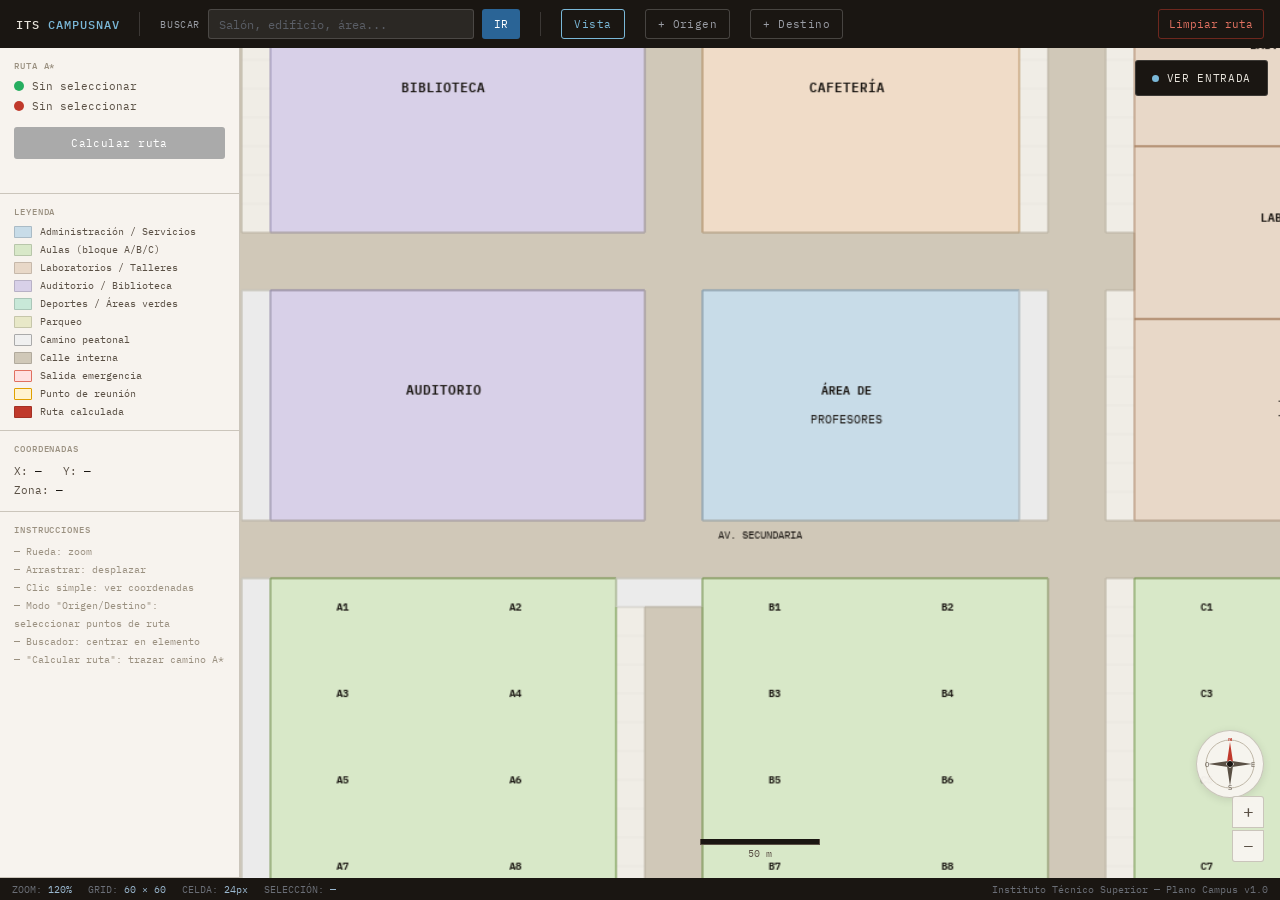
==== index.html @ 011df08d "feat: wotzoy-2025592 ha agregado los archivos y carpetas principales con la estructura principal par" ====
<!DOCTYPE html>
<html lang="es">
<head>
  <meta charset="UTF-8">
  <meta name="viewport" content="width=device-width, initial-scale=1.0">
  <title>Campus Map — Instituto Técnico Superior</title>
  <link rel="stylesheet" href="css/styles.css">
</head>
<body>

  <div id="topbar">
    <div class="logo">ITS <span>CampusNav</span></div>
    <div class="sep"></div>
    <div id="search-wrap">
      <label>Buscar</label>
      <input id="search-input" type="text" placeholder="Salón, edificio, área...">
      <button id="search-btn">IR</button>
    </div>
    <div class="sep"></div>
    <button class="mode-btn active" id="btn-view">Vista</button>
    <button class="mode-btn" id="btn-origin">+ Origen</button>
    <button class="mode-btn" id="btn-dest">+ Destino</button>
    <div class="topbar-right">
      <button id="clear-btn">Limpiar ruta</button>
    </div>
  </div>

  <div id="main">
    <div id="sidebar">
      <div class="panel-section">
        <div class="panel-title">Ruta A*</div>
        <div class="route-field">
          <div class="route-dot origin"></div>
          <div class="route-name" id="origin-name">Sin seleccionar</div>
        </div>
        <div class="route-field">
          <div class="route-dot dest"></div>
          <div class="route-name" id="dest-name">Sin seleccionar</div>
        </div>
        <button id="calc-route-btn" disabled>Calcular ruta</button>
        <div id="route-info"></div>
      </div>

      <div class="panel-section">
        <div class="panel-title">Leyenda</div>
        <div id="legend-list">
          <div class="legend-item"><div class="legend-swatch" style="background:#c8dce8"></div><div class="legend-label">Administración / Servicios</div></div>
          <div class="legend-item"><div class="legend-swatch" style="background:#d8e8c8"></div><div class="legend-label">Aulas (bloque A/B/C)</div></div>
          <div class="legend-item"><div class="legend-swatch" style="background:#e8d8c8"></div><div class="legend-label">Laboratorios / Talleres</div></div>
          <div class="legend-item"><div class="legend-swatch" style="background:#d8d0e8"></div><div class="legend-label">Auditorio / Biblioteca</div></div>
          <div class="legend-item"><div class="legend-swatch" style="background:#c8e8d8"></div><div class="legend-label">Deportes / Áreas verdes</div></div>
          <div class="legend-item"><div class="legend-swatch" style="background:#e8e8c8"></div><div class="legend-label">Parqueo</div></div>
          <div class="legend-item"><div class="legend-swatch" style="background:#f0f0f0;border-color:#aaa"></div><div class="legend-label">Camino peatonal</div></div>
          <div class="legend-item"><div class="legend-swatch" style="background:#d0c8b8"></div><div class="legend-label">Calle interna</div></div>
          <div class="legend-item"><div class="legend-swatch" style="background:#ffe0e0;border-color:#e07060"></div><div class="legend-label">Salida emergencia</div></div>
          <div class="legend-item"><div class="legend-swatch" style="background:#fff3d0;border-color:#e0a000"></div><div class="legend-label">Punto de reunión</div></div>
          <div class="legend-item"><div class="legend-swatch" style="background:#c0392b"></div><div class="legend-label">Ruta calculada</div></div>
        </div>
      </div>

      <div class="panel-section">
        <div class="panel-title">Coordenadas</div>
        <div id="coords-display">
          X: <span id="cx">—</span> &nbsp; Y: <span id="cy">—</span><br>
          Zona: <span id="czone">—</span>
        </div>
      </div>

      <div class="panel-section" style="flex:1;overflow-y:auto">
        <div class="panel-title">Instrucciones</div>
        <div id="instructions">
          — Rueda: zoom<br>
          — Arrastrar: desplazar<br>
          — Clic simple: ver coordenadas<br>
          — Modo "Origen/Destino": seleccionar puntos de ruta<br>
          — Buscador: centrar en elemento<br>
          — "Calcular ruta": trazar camino A*
        </div>
      </div>
    </div>

    <div id="map-wrap">
      <button id="ver-entrada-btn"><span class="dot"></span>Ver Entrada</button>

      <div id="map-canvas-wrap">
        <canvas id="map"></canvas>
      </div>

      <div id="compass">
        <svg viewBox="0 0 52 52" xmlns="http://www.w3.org/2000/svg">
          <circle cx="26" cy="26" r="24" fill="none" stroke="#c0b8a8" stroke-width="1"/>
          <polygon points="26,4 29,24 26,22 23,24" fill="#c0392b"/>
          <polygon points="26,48 29,28 26,30 23,28" fill="#5a5045"/>
          <polygon points="4,26 24,23 22,26 24,29" fill="#5a5045"/>
          <polygon points="48,26 28,23 30,26 28,29" fill="#5a5045"/>
          <circle cx="26" cy="26" r="3" fill="#1a1612"/>
          <text x="26" y="2.5" text-anchor="middle" font-size="7" font-family="IBM Plex Mono,monospace" fill="#c0392b" font-weight="600">N</text>
          <text x="26" y="52" text-anchor="middle" font-size="7" font-family="IBM Plex Mono,monospace" fill="#5a5045" dominant-baseline="auto">S</text>
          <text x="1" y="28.5" text-anchor="start" font-size="7" font-family="IBM Plex Mono,monospace" fill="#5a5045">O</text>
          <text x="51" y="28.5" text-anchor="end" font-size="7" font-family="IBM Plex Mono,monospace" fill="#5a5045">E</text>
        </svg>
      </div>
      <div id="zoom-controls">
        <button class="zoom-btn" id="zoom-in">+</button>
        <button class="zoom-btn" id="zoom-out">−</button>
      </div>
      <div id="scale-bar">
        <div id="scale-line"></div>
        <div id="scale-label">50 m</div>
      </div>
      <div id="tooltip"></div>
    </div>
  </div>

  <div id="status-bar">
    <div class="sb-item">ZOOM: <span id="sb-zoom">100%</span></div>
    <div class="sb-item">GRID: <span>60 × 60</span></div>
    <div class="sb-item">CELDA: <span>24px</span></div>
    <div class="sb-item" id="sb-sel">SELECCIÓN: <span>—</span></div>
    <div class="sb-item" style="margin-left:auto">Instituto Técnico Superior — Plano Campus v1.0</div>
  </div>

  <div id="entry-panel">
    <div id="entry-panel-header">
      <div class="ep-title">Detalles de Acceso</div>
      <div class="ep-badge">Principal</div>
      <button id="entry-close">&times;</button>
    </div>
    <div id="entry-img-wrap">
      <div class="img-overlay"></div>
      <div class="img-label">ITS Entrada Principal</div>
    </div>
    <div id="entry-info">
      <div class="ei-row">
        <div class="ei-key">Edificio</div>
        <div class="ei-val highlight">Entrada Principal — ITS Campus</div>
      </div>
      <div class="ei-row">
        <div class="ei-key">Tipo</div>
        <div class="ei-val">Acceso controlado — Portón vehicular y peatonal</div>
      </div>
      <div id="entry-divider"></div>
      <div class="ei-row">
        <div class="ei-key">Horario</div>
        <div class="ei-val">Lun – Vie: 06:00 – 20:00 h<br>Sáb: 07:00 – 13:00 h</div>
      </div>
      <div class="ei-row">
        <div class="ei-key">Accesos</div>
        <div class="ei-val">Peatonal (izq.) · Vehicular (der.) · Bicicletas</div>
      </div>
      <div class="ei-row">
        <div class="ei-key">Controles</div>
        <div class="ei-val">Caseta de guardia · Torniquetes · CCTV 24 h</div>
      </div>
      <div class="ei-row">
        <div class="ei-key">Coordenadas</div>
        <div class="ei-val" style="font-family:'IBM Plex Mono',monospace;font-size:11px;">Col 26 · Fila 03 (grid campus)</div>
      </div>
    </div>
    <button id="entry-go-btn">Establecer como Origen</button>
  </div>

  <script type="module" src="js/main.js"></script>
</body>
</html>
---- css/styles.css ----
@import url('https://fonts.googleapis.com/css2?family=IBM+Plex+Mono:wght@300;400;500&family=IBM+Plex+Sans:wght@300;400;500;600&display=swap');

*, *::before, *::after { box-sizing: border-box; margin: 0; padding: 0; }

:root {
  --bg: #f0ede6;
  --paper: #f7f4ef;
  --grid-line: rgba(100,90,70,0.12);
  --ink: #1a1612;
  --ink-muted: #5a5045;
  --ink-faint: #9a9080;
  --accent: #2a6496;
  --accent-light: #d0e8f5;
  --route: #c0392b;
  --route-glow: rgba(192,57,43,0.3);
  --border: rgba(100,90,70,0.3);
  --panel: rgba(247,244,239,0.97);
  --mono: 'IBM Plex Mono', monospace;
  --sans: 'IBM Plex Sans', sans-serif;
}

body {
  font-family: var(--sans);
  background: var(--bg);
  color: var(--ink);
  height: 100vh;
  overflow: hidden;
  display: flex;
  flex-direction: column;
  user-select: none;
}

/* ── TOP BAR ── */
#topbar {
  height: 48px;
  background: var(--ink);
  color: #e8e4dc;
  display: flex;
  align-items: center;
  padding: 0 16px;
  gap: 20px;
  flex-shrink: 0;
  z-index: 100;
}
#topbar .logo {
  font-family: var(--mono);
  font-size: 12px;
  font-weight: 500;
  letter-spacing: 0.08em;
  text-transform: uppercase;
  color: #e8e4dc;
  white-space: nowrap;
}
#topbar .logo span { color: #7ab8d8; }
#topbar .sep { width: 1px; height: 24px; background: rgba(255,255,255,0.15); }
#search-wrap {
  display: flex;
  align-items: center;
  gap: 8px;
  flex: 1;
  max-width: 360px;
}
#search-wrap label {
  font-family: var(--mono);
  font-size: 10px;
  color: #9a9da5;
  letter-spacing: 0.06em;
  text-transform: uppercase;
  white-space: nowrap;
}
#search-input {
  flex: 1;
  height: 30px;
  background: rgba(255,255,255,0.08);
  border: 1px solid rgba(255,255,255,0.15);
  border-radius: 3px;
  color: #e8e4dc;
  font-family: var(--mono);
  font-size: 12px;
  padding: 0 10px;
  outline: none;
}
#search-input:focus { border-color: #7ab8d8; background: rgba(255,255,255,0.12); }
#search-input::placeholder { color: #5a5e66; }
#search-btn {
  height: 30px;
  padding: 0 12px;
  background: #2a6496;
  border: none;
  border-radius: 3px;
  color: #fff;
  font-family: var(--mono);
  font-size: 11px;
  cursor: pointer;
  white-space: nowrap;
  letter-spacing: 0.04em;
}
#search-btn:hover { background: #3278b0; }
.mode-btn {
  height: 30px;
  padding: 0 12px;
  background: transparent;
  border: 1px solid rgba(255,255,255,0.2);
  border-radius: 3px;
  color: #9a9da5;
  font-family: var(--mono);
  font-size: 11px;
  cursor: pointer;
  letter-spacing: 0.04em;
  white-space: nowrap;
}
.mode-btn:hover { color: #e8e4dc; border-color: rgba(255,255,255,0.4); }
.mode-btn.active { color: #7ab8d8; border-color: #7ab8d8; }
#clear-btn {
  height: 30px;
  padding: 0 10px;
  background: transparent;
  border: 1px solid rgba(192,57,43,0.5);
  border-radius: 3px;
  color: #e07060;
  font-family: var(--mono);
  font-size: 11px;
  cursor: pointer;
}
#clear-btn:hover { background: rgba(192,57,43,0.2); }
.topbar-right { margin-left: auto; display: flex; align-items: center; gap: 8px; }

/* ── MAIN LAYOUT ── */
#main { display: flex; flex: 1; overflow: hidden; }

/* ── LEFT PANEL ── */
#sidebar {
  width: 240px;
  flex-shrink: 0;
  background: var(--panel);
  border-right: 1px solid var(--border);
  display: flex;
  flex-direction: column;
  overflow: hidden;
  z-index: 10;
}
.panel-section {
  border-bottom: 1px solid var(--border);
  padding: 12px 14px;
}
.panel-title {
  font-family: var(--mono);
  font-size: 9px;
  font-weight: 500;
  letter-spacing: 0.1em;
  text-transform: uppercase;
  color: var(--ink-faint);
  margin-bottom: 8px;
}
.route-field {
  display: flex;
  align-items: center;
  gap: 8px;
  margin-bottom: 6px;
}
.route-dot {
  width: 10px; height: 10px;
  border-radius: 50%;
  flex-shrink: 0;
}
.route-dot.origin { background: #27ae60; }
.route-dot.dest { background: #c0392b; }
.route-name {
  font-family: var(--mono);
  font-size: 11px;
  color: var(--ink-muted);
  flex: 1;
  overflow: hidden;
  text-overflow: ellipsis;
  white-space: nowrap;
}
.route-name.set { color: var(--ink); font-weight: 500; }
#calc-route-btn {
  width: 100%;
  height: 32px;
  margin-top: 8px;
  background: var(--accent);
  color: #fff;
  border: none;
  border-radius: 3px;
  font-family: var(--mono);
  font-size: 11px;
  letter-spacing: 0.04em;
  cursor: pointer;
}
#calc-route-btn:hover { background: #3278b0; }
#calc-route-btn:disabled { background: #aaa; cursor: default; }
#route-info {
  font-family: var(--mono);
  font-size: 11px;
  color: var(--ink-muted);
  margin-top: 6px;
  min-height: 16px;
}

/* Leyenda */
#legend-list { display: flex; flex-direction: column; gap: 5px; }
.legend-item { display: flex; align-items: center; gap: 8px; }
.legend-swatch {
  width: 18px; height: 12px;
  border: 1px solid rgba(0,0,0,0.15);
  flex-shrink: 0;
  border-radius: 1px;
}
.legend-label { font-family: var(--mono); font-size: 10px; color: var(--ink-muted); }

/* Coordenadas */
#coords-display {
  font-family: var(--mono);
  font-size: 11px;
  color: var(--ink-muted);
  line-height: 1.7;
}
#coords-display span { color: var(--ink); font-weight: 500; }

/* Instrucciones */
#instructions { font-family: var(--mono); font-size: 10px; color: var(--ink-faint); line-height: 1.8; }

/* ── MAP CONTAINER ── */
#map-wrap {
  flex: 1;
  overflow: hidden;
  position: relative;
  background: var(--bg);
  cursor: grab;
}
#map-wrap.grabbing { cursor: grabbing; }
#map-canvas-wrap {
  position: absolute;
  top: 0; left: 0;
  transform-origin: 0 0;
}
canvas#map { display: block; }

/* ── COMPASS ── */
#compass {
  position: absolute;
  bottom: 80px;
  right: 16px;
  width: 68px;
  height: 68px;
  background: var(--panel);
  border: 1px solid var(--border);
  border-radius: 50%;
  display: flex;
  align-items: center;
  justify-content: center;
  box-shadow: 0 2px 8px rgba(0,0,0,0.1);
}
#compass svg { width: 52px; height: 52px; }

/* ── ZOOM CONTROLS ── */
#zoom-controls {
  position: absolute;
  bottom: 16px;
  right: 16px;
  display: flex;
  flex-direction: column;
  gap: 2px;
}
.zoom-btn {
  width: 32px; height: 32px;
  background: var(--panel);
  border: 1px solid var(--border);
  font-size: 18px;
  line-height: 1;
  cursor: pointer;
  display: flex;
  align-items: center;
  justify-content: center;
  color: var(--ink-muted);
  font-family: var(--mono);
}
.zoom-btn:hover { background: #e8e4dc; color: var(--ink); }
.zoom-btn:first-child { border-radius: 3px 3px 0 0; }
.zoom-btn:last-child { border-radius: 0 0 3px 3px; }

/* ── SCALE BAR ── */
#scale-bar {
  position: absolute;
  bottom: 18px;
  left: 50%;
  transform: translateX(-50%);
  display: flex;
  flex-direction: column;
  align-items: center;
  gap: 2px;
}
#scale-line {
  height: 6px;
  border: 1px solid var(--ink-muted);
  border-top: none;
  background: var(--ink);
  min-width: 60px;
}
#scale-label { font-family: var(--mono); font-size: 10px; color: var(--ink-muted); }

/* ── TOOLTIP ── */
#tooltip {
  position: absolute;
  background: var(--ink);
  color: #e8e4dc;
  font-family: var(--mono);
  font-size: 11px;
  padding: 6px 10px;
  border-radius: 3px;
  pointer-events: none;
  white-space: nowrap;
  z-index: 200;
  display: none;
  line-height: 1.5;
}

#status-bar {
  height: 22px;
  background: var(--ink);
  color: #6a6e76;
  font-family: var(--mono);
  font-size: 10px;
  display: flex;
  align-items: center;
  padding: 0 12px;
  gap: 16px;
  flex-shrink: 0;
  z-index: 100;
}
#status-bar .sb-item span { color: #9ab8d0; }

/* ── ENTRY INFO PANEL ── */
#entry-panel {
  position: absolute;
  top: 12px; left: 12px;
  width: 300px;
  background: rgba(247,244,239,0.98);
  border: 1px solid rgba(100,90,70,0.35);
  border-radius: 4px;
  box-shadow: 0 4px 20px rgba(0,0,0,0.18);
  z-index: 300;
  overflow: hidden;
  display: none;
  flex-direction: column;
  font-family: 'IBM Plex Sans', sans-serif;
}
#entry-panel.visible { display: flex; }
#entry-panel-header {
  background: #1a1612;
  color: #e8e4dc;
  padding: 10px 14px;
  display: flex;
  align-items: center;
  justify-content: space-between;
}
#entry-panel-header .ep-title {
  font-family: 'IBM Plex Mono', monospace;
  font-size: 11px;
  font-weight: 500;
  letter-spacing: 0.08em;
  text-transform: uppercase;
}
#entry-panel-header .ep-badge {
  font-family: 'IBM Plex Mono', monospace;
  font-size: 9px;
  background: #2a6496;
  color: #fff;
  padding: 2px 7px;
  border-radius: 2px;
  letter-spacing: 0.05em;
}
#entry-close {
  background: none;
  border: none;
  color: #9a9da5;
  font-size: 16px;
  cursor: pointer;
  line-height: 1;
  padding: 0 0 0 10px;
}
#entry-close:hover { color: #e8e4dc; }
#entry-img-wrap {
  position: relative;
  width: 100%;
  height: 170px;
  overflow: hidden;
  background: #2a2520;
}
#entry-img-wrap .img-overlay {
  position: absolute;
  bottom: 0; left: 0; right: 0;
  height: 50px;
  background: linear-gradient(transparent, rgba(20,16,10,0.7));
  pointer-events: none;
}
#entry-img-wrap .img-label {
  position: absolute;
  bottom: 8px; left: 12px;
  font-family: 'IBM Plex Mono', monospace;
  font-size: 10px;
  color: rgba(232,228,220,0.85);
  letter-spacing: 0.06em;
}
#entry-info {
  padding: 12px 14px;
  display: flex;
  flex-direction: column;
  gap: 8px;
}
.ei-row {
  display: flex;
  gap: 10px;
  align-items: flex-start;
}
.ei-key {
  font-family: 'IBM Plex Mono', monospace;
  font-size: 9px;
  letter-spacing: 0.08em;
  text-transform: uppercase;
  color: #9a9080;
  min-width: 80px;
  padding-top: 1px;
}
.ei-val {
  font-family: 'IBM Plex Sans', sans-serif;
  font-size: 12px;
  color: #1a1612;
  line-height: 1.5;
  flex: 1;
}
.ei-val.highlight { color: #2a6496; font-weight: 500; }
#entry-divider {
  height: 1px;
  background: rgba(100,90,70,0.18);
  margin: 2px 0;
}
#entry-go-btn {
  margin: 0 14px 14px;
  height: 32px;
  background: #2a6496;
  color: #fff;
  border: none;
  border-radius: 3px;
  font-family: 'IBM Plex Mono', monospace;
  font-size: 11px;
  letter-spacing: 0.04em;
  cursor: pointer;
}
#entry-go-btn:hover { background: #3278b0; }

/* ── BOTÓN VER ENTRADA SOBRE EL MAPA ── */
#ver-entrada-btn {
  position: absolute;
  top: 12px;
  right: 12px;
  height: 36px;
  padding: 0 16px;
  background: #1a1612;
  color: #e8e4dc;
  border: 1px solid rgba(255,255,255,0.15);
  border-radius: 3px;
  font-family: 'IBM Plex Mono', monospace;
  font-size: 11px;
  letter-spacing: 0.06em;
  text-transform: uppercase;
  cursor: pointer;
  z-index: 200;
  display: flex;
  align-items: center;
  gap: 8px;
}
#ver-entrada-btn:hover { background: #2a2520; border-color: rgba(255,255,255,0.3); }
#ver-entrada-btn .dot {
  width: 7px; height: 7px;
  border-radius: 50%;
  background: #7ab8d8;
}
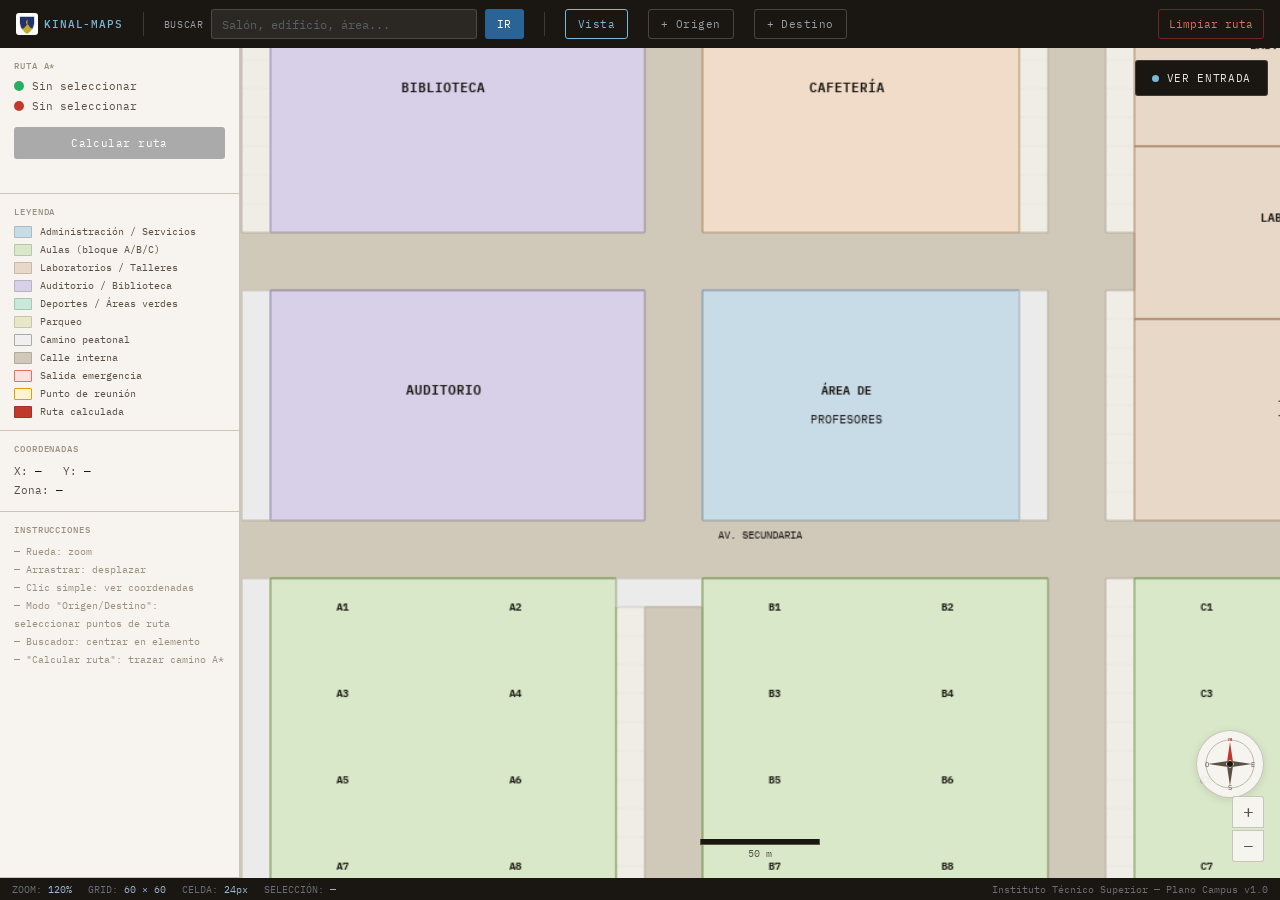
==== commit a64d804c: "Se realizan cambios estéticos en la interfaz" ====
--- a/index.html
+++ b/index.html
@@ -3,15 +3,16 @@
 <head>
   <meta charset="UTF-8">
   <meta name="viewport" content="width=device-width, initial-scale=1.0">
-  <title>Campus Map — Instituto Técnico Superior</title>
+  <title>Kinal-Maps</title>
   <link rel="stylesheet" href="css/styles.css">
 </head>
 <body>
 
   <div id="topbar">
-    <div class="logo">ITS <span>CampusNav</span></div>
+    <div class="logo"><img src="img/logoKinal.png" alt="logoKinal"><span>kinal-Maps</span></div>
     <div class="sep"></div>
     <div id="search-wrap">
+      
       <label>Buscar</label>
       <input id="search-input" type="text" placeholder="Salón, edificio, área...">
       <button id="search-btn">IR</button>
--- a/css/styles.css
+++ b/css/styles.css
@@ -44,12 +44,21 @@
 }
 #topbar .logo {
   font-family: var(--mono);
-  font-size: 12px;
+  font-size: 11px;
   font-weight: 500;
   letter-spacing: 0.08em;
   text-transform: uppercase;
   color: #e8e4dc;
   white-space: nowrap;
+  display: flex;
+  align-items: center;
+  gap: 6px;
+}
+#topbar .logo img {
+  height: 22px;
+  width: auto;
+  object-fit: contain;
+  border-radius: 3px;
 }
 #topbar .logo span { color: #7ab8d8; }
 #topbar .sep { width: 1px; height: 24px; background: rgba(255,255,255,0.15); }
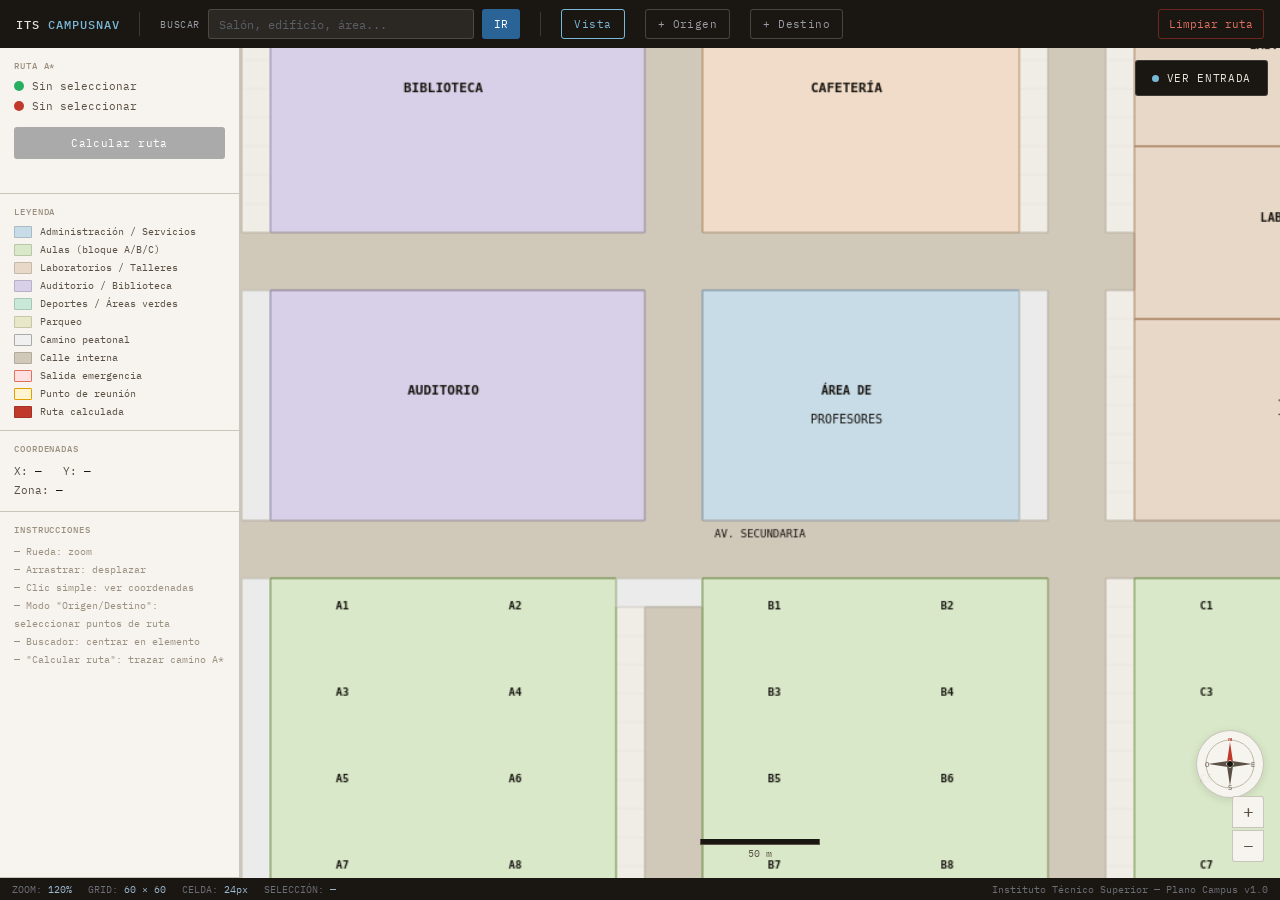
==== commit f9b78c45: "feat: Se agregó un archivo html." ====
--- a/index.html
+++ b/index.html
@@ -3,16 +3,15 @@
 <head>
   <meta charset="UTF-8">
   <meta name="viewport" content="width=device-width, initial-scale=1.0">
-  <title>Kinal-Maps</title>
+  <title>Campus Map — Instituto Técnico Superior</title>
   <link rel="stylesheet" href="css/styles.css">
 </head>
 <body>
 
   <div id="topbar">
-    <div class="logo"><img src="img/logoKinal.png" alt="logoKinal"><span>kinal-Maps</span></div>
+    <div class="logo">ITS <span>CampusNav</span></div>
     <div class="sep"></div>
     <div id="search-wrap">
-      
       <label>Buscar</label>
       <input id="search-input" type="text" placeholder="Salón, edificio, área...">
       <button id="search-btn">IR</button>
--- a/css/styles.css
+++ b/css/styles.css
@@ -44,21 +44,12 @@
 }
 #topbar .logo {
   font-family: var(--mono);
-  font-size: 11px;
+  font-size: 12px;
   font-weight: 500;
   letter-spacing: 0.08em;
   text-transform: uppercase;
   color: #e8e4dc;
   white-space: nowrap;
-  display: flex;
-  align-items: center;
-  gap: 6px;
-}
-#topbar .logo img {
-  height: 22px;
-  width: auto;
-  object-fit: contain;
-  border-radius: 3px;
 }
 #topbar .logo span { color: #7ab8d8; }
 #topbar .sep { width: 1px; height: 24px; background: rgba(255,255,255,0.15); }
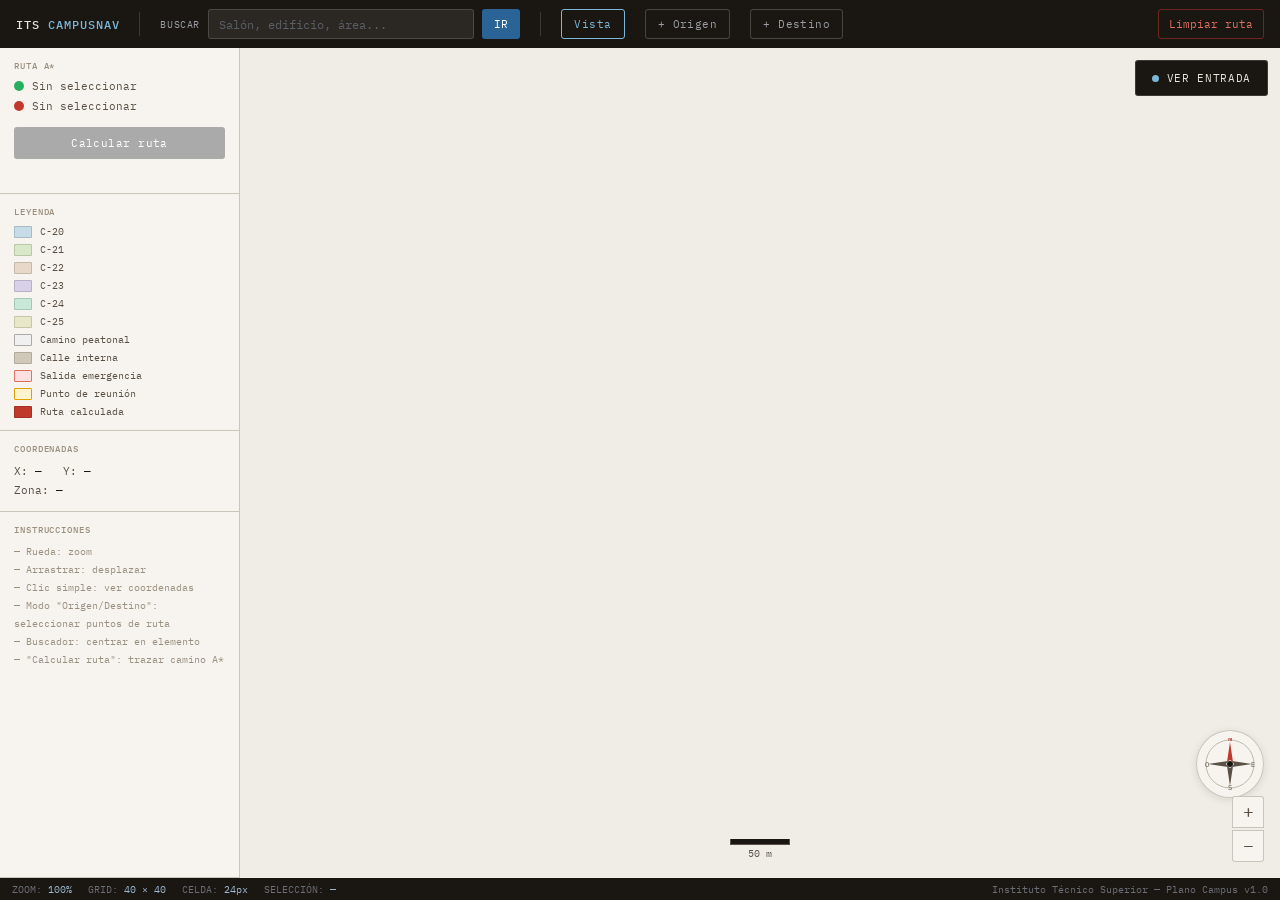
==== commit b0e22291: "feat: wotzoy-2025592 agrega ejemplos para recorrido 3d (360°) para básicos" ====
--- a/index.html
+++ b/index.html
@@ -1,165 +1,1475 @@
 <!DOCTYPE html>
 <html lang="es">
 <head>
-  <meta charset="UTF-8">
-  <meta name="viewport" content="width=device-width, initial-scale=1.0">
-  <title>Campus Map — Instituto Técnico Superior</title>
-  <link rel="stylesheet" href="css/styles.css">
+<meta charset="UTF-8">
+<meta name="viewport" content="width=device-width, initial-scale=1.0">
+<title>Campus Map — Instituto Técnico Superior</title>
+<style>
+  @import url('https://fonts.googleapis.com/css2?family=IBM+Plex+Mono:wght@300;400;500&family=IBM+Plex+Sans:wght@300;400;500;600&display=swap');
+
+  *, *::before, *::after { box-sizing: border-box; margin: 0; padding: 0; }
+
+  :root {
+    --bg: #f0ede6;
+    --paper: #f7f4ef;
+    --grid-line: rgba(100,90,70,0.12);
+    --ink: #1a1612;
+    --ink-muted: #5a5045;
+    --ink-faint: #9a9080;
+    --accent: #2a6496;
+    --accent-light: #d0e8f5;
+    --route: #c0392b;
+    --route-glow: rgba(192,57,43,0.3);
+    --border: rgba(100,90,70,0.3);
+    --panel: rgba(247,244,239,0.97);
+    --mono: 'IBM Plex Mono', monospace;
+    --sans: 'IBM Plex Sans', sans-serif;
+  }
+
+  body {
+    font-family: var(--sans);
+    background: var(--bg);
+    color: var(--ink);
+    height: 100vh;
+    overflow: hidden;
+    display: flex;
+    flex-direction: column;
+    user-select: none;
+  }
+
+  /* ── TOP BAR ── */
+  #topbar {
+    height: 48px;
+    background: var(--ink);
+    color: #e8e4dc;
+    display: flex;
+    align-items: center;
+    padding: 0 16px;
+    gap: 20px;
+    flex-shrink: 0;
+    z-index: 100;
+  }
+  #topbar .logo {
+    font-family: var(--mono);
+    font-size: 12px;
+    font-weight: 500;
+    letter-spacing: 0.08em;
+    text-transform: uppercase;
+    color: #e8e4dc;
+    white-space: nowrap;
+  }
+  #topbar .logo span { color: #7ab8d8; }
+  #topbar .sep { width: 1px; height: 24px; background: rgba(255,255,255,0.15); }
+  #search-wrap {
+    display: flex;
+    align-items: center;
+    gap: 8px;
+    flex: 1;
+    max-width: 360px;
+  }
+  #search-wrap label {
+    font-family: var(--mono);
+    font-size: 10px;
+    color: #9a9da5;
+    letter-spacing: 0.06em;
+    text-transform: uppercase;
+    white-space: nowrap;
+  }
+  #search-input {
+    flex: 1;
+    height: 30px;
+    background: rgba(255,255,255,0.08);
+    border: 1px solid rgba(255,255,255,0.15);
+    border-radius: 3px;
+    color: #e8e4dc;
+    font-family: var(--mono);
+    font-size: 12px;
+    padding: 0 10px;
+    outline: none;
+  }
+  #search-input:focus { border-color: #7ab8d8; background: rgba(255,255,255,0.12); }
+  #search-input::placeholder { color: #5a5e66; }
+  #search-btn {
+    height: 30px;
+    padding: 0 12px;
+    background: #2a6496;
+    border: none;
+    border-radius: 3px;
+    color: #fff;
+    font-family: var(--mono);
+    font-size: 11px;
+    cursor: pointer;
+    white-space: nowrap;
+    letter-spacing: 0.04em;
+  }
+  #search-btn:hover { background: #3278b0; }
+  .mode-btn {
+    height: 30px;
+    padding: 0 12px;
+    background: transparent;
+    border: 1px solid rgba(255,255,255,0.2);
+    border-radius: 3px;
+    color: #9a9da5;
+    font-family: var(--mono);
+    font-size: 11px;
+    cursor: pointer;
+    letter-spacing: 0.04em;
+    white-space: nowrap;
+  }
+  .mode-btn:hover { color: #e8e4dc; border-color: rgba(255,255,255,0.4); }
+  .mode-btn.active { color: #7ab8d8; border-color: #7ab8d8; }
+  #clear-btn {
+    height: 30px;
+    padding: 0 10px;
+    background: transparent;
+    border: 1px solid rgba(192,57,43,0.5);
+    border-radius: 3px;
+    color: #e07060;
+    font-family: var(--mono);
+    font-size: 11px;
+    cursor: pointer;
+  }
+  #clear-btn:hover { background: rgba(192,57,43,0.2); }
+  .topbar-right { margin-left: auto; display: flex; align-items: center; gap: 8px; }
+
+  /* ── MAIN LAYOUT ── */
+  #main { display: flex; flex: 1; overflow: hidden; }
+
+  /* ── LEFT PANEL ── */
+  #sidebar {
+    width: 240px;
+    flex-shrink: 0;
+    background: var(--panel);
+    border-right: 1px solid var(--border);
+    display: flex;
+    flex-direction: column;
+    overflow: hidden;
+    z-index: 10;
+  }
+  .panel-section {
+    border-bottom: 1px solid var(--border);
+    padding: 12px 14px;
+  }
+  .panel-title {
+    font-family: var(--mono);
+    font-size: 9px;
+    font-weight: 500;
+    letter-spacing: 0.1em;
+    text-transform: uppercase;
+    color: var(--ink-faint);
+    margin-bottom: 8px;
+  }
+  .route-field {
+    display: flex;
+    align-items: center;
+    gap: 8px;
+    margin-bottom: 6px;
+  }
+  .route-dot {
+    width: 10px; height: 10px;
+    border-radius: 50%;
+    flex-shrink: 0;
+  }
+  .route-dot.origin { background: #27ae60; }
+  .route-dot.dest { background: #c0392b; }
+  .route-name {
+    font-family: var(--mono);
+    font-size: 11px;
+    color: var(--ink-muted);
+    flex: 1;
+    overflow: hidden;
+    text-overflow: ellipsis;
+    white-space: nowrap;
+  }
+  .route-name.set { color: var(--ink); font-weight: 500; }
+  #calc-route-btn {
+    width: 100%;
+    height: 32px;
+    margin-top: 8px;
+    background: var(--accent);
+    color: #fff;
+    border: none;
+    border-radius: 3px;
+    font-family: var(--mono);
+    font-size: 11px;
+    letter-spacing: 0.04em;
+    cursor: pointer;
+  }
+  #calc-route-btn:hover { background: #3278b0; }
+  #calc-route-btn:disabled { background: #aaa; cursor: default; }
+  #route-info {
+    font-family: var(--mono);
+    font-size: 11px;
+    color: var(--ink-muted);
+    margin-top: 6px;
+    min-height: 16px;
+  }
+
+  /* Legend */
+  #legend-list { display: flex; flex-direction: column; gap: 5px; }
+  .legend-item { display: flex; align-items: center; gap: 8px; }
+  .legend-swatch {
+    width: 18px; height: 12px;
+    border: 1px solid rgba(0,0,0,0.15);
+    flex-shrink: 0;
+    border-radius: 1px;
+  }
+  .legend-label { font-family: var(--mono); font-size: 10px; color: var(--ink-muted); }
+
+  /* Coords */
+  #coords-display {
+    font-family: var(--mono);
+    font-size: 11px;
+    color: var(--ink-muted);
+    line-height: 1.7;
+  }
+  #coords-display span { color: var(--ink); font-weight: 500; }
+
+  /* Instructions */
+  #instructions { font-family: var(--mono); font-size: 10px; color: var(--ink-faint); line-height: 1.8; }
+
+  /* ── MAP CONTAINER ── */
+  #map-wrap {
+    flex: 1;
+    overflow: hidden;
+    position: relative;
+    background: var(--bg);
+    cursor: grab;
+  }
+  #map-wrap.grabbing { cursor: grabbing; }
+  #map-canvas-wrap {
+    position: absolute;
+    top: 0; left: 0;
+    transform-origin: 0 0;
+  }
+  canvas#map { display: block; }
+
+  /* ── COMPASS ── */
+  #compass {
+    position: absolute;
+    bottom: 80px;
+    right: 16px;
+    width: 68px;
+    height: 68px;
+    background: var(--panel);
+    border: 1px solid var(--border);
+    border-radius: 50%;
+    display: flex;
+    align-items: center;
+    justify-content: center;
+    box-shadow: 0 2px 8px rgba(0,0,0,0.1);
+  }
+  #compass svg { width: 52px; height: 52px; }
+
+  /* ── ZOOM CONTROLS ── */
+  #zoom-controls {
+    position: absolute;
+    bottom: 16px;
+    right: 16px;
+    display: flex;
+    flex-direction: column;
+    gap: 2px;
+  }
+  .zoom-btn {
+    width: 32px; height: 32px;
+    background: var(--panel);
+    border: 1px solid var(--border);
+    font-size: 18px;
+    line-height: 1;
+    cursor: pointer;
+    display: flex;
+    align-items: center;
+    justify-content: center;
+    color: var(--ink-muted);
+    font-family: var(--mono);
+  }
+  .zoom-btn:hover { background: #e8e4dc; color: var(--ink); }
+  .zoom-btn:first-child { border-radius: 3px 3px 0 0; }
+  .zoom-btn:last-child { border-radius: 0 0 3px 3px; }
+
+  /* ── SCALE BAR ── */
+  #scale-bar {
+    position: absolute;
+    bottom: 18px;
+    left: 50%;
+    transform: translateX(-50%);
+    display: flex;
+    flex-direction: column;
+    align-items: center;
+    gap: 2px;
+  }
+  #scale-line {
+    height: 6px;
+    border: 1px solid var(--ink-muted);
+    border-top: none;
+    background: var(--ink);
+    min-width: 60px;
+  }
+  #scale-label { font-family: var(--mono); font-size: 10px; color: var(--ink-muted); }
+
+  /* ── TOOLTIP ── */
+  #tooltip {
+    position: absolute;
+    background: var(--ink);
+    color: #e8e4dc;
+    font-family: var(--mono);
+    font-size: 11px;
+    padding: 6px 10px;
+    border-radius: 3px;
+    pointer-events: none;
+    white-space: nowrap;
+    z-index: 200;
+    display: none;
+    line-height: 1.5;
+  }
+
+  #status-bar {
+    height: 22px;
+    background: var(--ink);
+    color: #6a6e76;
+    font-family: var(--mono);
+    font-size: 10px;
+    display: flex;
+    align-items: center;
+    padding: 0 12px;
+    gap: 16px;
+    flex-shrink: 0;
+    z-index: 100;
+  }
+  #status-bar .sb-item span { color: #9ab8d0; }
+
+  /* ── ENTRY INFO PANEL ── */
+  #entry-panel {
+    position: absolute;
+    top: 12px; left: 12px;
+    width: 300px;
+    background: rgba(247,244,239,0.98);
+    border: 1px solid rgba(100,90,70,0.35);
+    border-radius: 4px;
+    box-shadow: 0 4px 20px rgba(0,0,0,0.18);
+    z-index: 300;
+    overflow: hidden;
+    display: none;
+    flex-direction: column;
+    font-family: 'IBM Plex Sans', sans-serif;
+  }
+  #entry-panel.visible { display: flex; }
+  #entry-panel-header {
+    background: #1a1612;
+    color: #e8e4dc;
+    padding: 10px 14px;
+    display: flex;
+    align-items: center;
+    justify-content: space-between;
+  }
+  #entry-panel-header .ep-title {
+    font-family: 'IBM Plex Mono', monospace;
+    font-size: 11px;
+    font-weight: 500;
+    letter-spacing: 0.08em;
+    text-transform: uppercase;
+  }
+  #entry-panel-header .ep-badge {
+    font-family: 'IBM Plex Mono', monospace;
+    font-size: 9px;
+    background: #2a6496;
+    color: #fff;
+    padding: 2px 7px;
+    border-radius: 2px;
+    letter-spacing: 0.05em;
+  }
+  #entry-close {
+    background: none;
+    border: none;
+    color: #9a9da5;
+    font-size: 16px;
+    cursor: pointer;
+    line-height: 1;
+    padding: 0 0 0 10px;
+  }
+  #entry-close:hover { color: #e8e4dc; }
+  #entry-img-wrap {
+    position: relative;
+    width: 100%;
+    height: 170px;
+    overflow: hidden;
+    background: #2a2520;
+  }
+  #entry-img-wrap img {
+    width: 100%;
+    height: 100%;
+    object-fit: cover;
+    display: block;
+  }
+  #entry-img-wrap .img-overlay {
+    position: absolute;
+    bottom: 0; left: 0; right: 0;
+    height: 50px;
+    background: linear-gradient(transparent, rgba(20,16,10,0.7));
+    pointer-events: none;
+  }
+  #entry-img-wrap .img-label {
+    position: absolute;
+    bottom: 8px; left: 12px;
+    font-family: 'IBM Plex Mono', monospace;
+    font-size: 10px;
+    color: rgba(232,228,220,0.85);
+    letter-spacing: 0.06em;
+  }
+  #entry-info {
+    padding: 12px 14px;
+    display: flex;
+    flex-direction: column;
+    gap: 8px;
+  }
+  .ei-row {
+    display: flex;
+    gap: 10px;
+    align-items: flex-start;
+  }
+  .ei-key {
+    font-family: 'IBM Plex Mono', monospace;
+    font-size: 9px;
+    letter-spacing: 0.08em;
+    text-transform: uppercase;
+    color: #9a9080;
+    min-width: 80px;
+    padding-top: 1px;
+  }
+  .ei-val {
+    font-family: 'IBM Plex Sans', sans-serif;
+    font-size: 12px;
+    color: #1a1612;
+    line-height: 1.5;
+    flex: 1;
+  }
+  .ei-val.highlight { color: #2a6496; font-weight: 500; }
+  #entry-divider {
+    height: 1px;
+    background: rgba(100,90,70,0.18);
+    margin: 2px 0;
+  }
+  #entry-go-btn {
+    margin: 0 14px 14px;
+    height: 32px;
+    background: #2a6496;
+    color: #fff;
+    border: none;
+    border-radius: 3px;
+    font-family: 'IBM Plex Mono', monospace;
+    font-size: 11px;
+    letter-spacing: 0.04em;
+    cursor: pointer;
+  }
+  #entry-go-btn:hover { background: #3278b0; }
+
+  /* ── VER ENTRADA BUTTON on map ── */
+  #ver-entrada-btn {
+    position: absolute;
+    top: 12px;
+    right: 12px;
+    height: 36px;
+    padding: 0 16px;
+    background: #1a1612;
+    color: #e8e4dc;
+    border: 1px solid rgba(255,255,255,0.15);
+    border-radius: 3px;
+    font-family: 'IBM Plex Mono', monospace;
+    font-size: 11px;
+    letter-spacing: 0.06em;
+    text-transform: uppercase;
+    cursor: pointer;
+    z-index: 200;
+    display: flex;
+    align-items: center;
+    gap: 8px;
+  }
+  #ver-entrada-btn:hover { background: #2a2520; border-color: rgba(255,255,255,0.3); }
+  #ver-entrada-btn .dot {
+    width: 7px; height: 7px;
+    border-radius: 50%;
+    background: #7ab8d8;
+  }
+
+</style>
 </head>
 <body>
 
-  <div id="topbar">
-    <div class="logo">ITS <span>CampusNav</span></div>
-    <div class="sep"></div>
-    <div id="search-wrap">
-      <label>Buscar</label>
-      <input id="search-input" type="text" placeholder="Salón, edificio, área...">
-      <button id="search-btn">IR</button>
-    </div>
-    <div class="sep"></div>
-    <button class="mode-btn active" id="btn-view">Vista</button>
-    <button class="mode-btn" id="btn-origin">+ Origen</button>
-    <button class="mode-btn" id="btn-dest">+ Destino</button>
-    <div class="topbar-right">
-      <button id="clear-btn">Limpiar ruta</button>
-    </div>
+<div id="topbar">
+  <div class="logo">ITS <span>CampusNav</span></div>
+  <div class="sep"></div>
+  <div id="search-wrap">
+    <label>Buscar</label>
+    <input id="search-input" type="text" placeholder="Salón, edificio, área...">
+    <button id="search-btn">IR</button>
   </div>
-
-  <div id="main">
-    <div id="sidebar">
-      <div class="panel-section">
-        <div class="panel-title">Ruta A*</div>
-        <div class="route-field">
-          <div class="route-dot origin"></div>
-          <div class="route-name" id="origin-name">Sin seleccionar</div>
-        </div>
-        <div class="route-field">
-          <div class="route-dot dest"></div>
-          <div class="route-name" id="dest-name">Sin seleccionar</div>
-        </div>
-        <button id="calc-route-btn" disabled>Calcular ruta</button>
-        <div id="route-info"></div>
+  <div class="sep"></div>
+  <button class="mode-btn active" id="btn-view">Vista</button>
+  <button class="mode-btn" id="btn-origin">+ Origen</button>
+  <button class="mode-btn" id="btn-dest">+ Destino</button>
+  <div class="topbar-right">
+    <button id="clear-btn">Limpiar ruta</button>
+  </div>
+</div>
+
+<div id="main">
+  <div id="sidebar">
+    <div class="panel-section">
+      <div class="panel-title">Ruta A*</div>
+      <div class="route-field">
+        <div class="route-dot origin"></div>
+        <div class="route-name" id="origin-name">Sin seleccionar</div>
       </div>
-
-      <div class="panel-section">
-        <div class="panel-title">Leyenda</div>
-        <div id="legend-list">
-          <div class="legend-item"><div class="legend-swatch" style="background:#c8dce8"></div><div class="legend-label">Administración / Servicios</div></div>
-          <div class="legend-item"><div class="legend-swatch" style="background:#d8e8c8"></div><div class="legend-label">Aulas (bloque A/B/C)</div></div>
-          <div class="legend-item"><div class="legend-swatch" style="background:#e8d8c8"></div><div class="legend-label">Laboratorios / Talleres</div></div>
-          <div class="legend-item"><div class="legend-swatch" style="background:#d8d0e8"></div><div class="legend-label">Auditorio / Biblioteca</div></div>
-          <div class="legend-item"><div class="legend-swatch" style="background:#c8e8d8"></div><div class="legend-label">Deportes / Áreas verdes</div></div>
-          <div class="legend-item"><div class="legend-swatch" style="background:#e8e8c8"></div><div class="legend-label">Parqueo</div></div>
-          <div class="legend-item"><div class="legend-swatch" style="background:#f0f0f0;border-color:#aaa"></div><div class="legend-label">Camino peatonal</div></div>
-          <div class="legend-item"><div class="legend-swatch" style="background:#d0c8b8"></div><div class="legend-label">Calle interna</div></div>
-          <div class="legend-item"><div class="legend-swatch" style="background:#ffe0e0;border-color:#e07060"></div><div class="legend-label">Salida emergencia</div></div>
-          <div class="legend-item"><div class="legend-swatch" style="background:#fff3d0;border-color:#e0a000"></div><div class="legend-label">Punto de reunión</div></div>
-          <div class="legend-item"><div class="legend-swatch" style="background:#c0392b"></div><div class="legend-label">Ruta calculada</div></div>
-        </div>
+      <div class="route-field">
+        <div class="route-dot dest"></div>
+        <div class="route-name" id="dest-name">Sin seleccionar</div>
       </div>
-
-      <div class="panel-section">
-        <div class="panel-title">Coordenadas</div>
-        <div id="coords-display">
-          X: <span id="cx">—</span> &nbsp; Y: <span id="cy">—</span><br>
-          Zona: <span id="czone">—</span>
-        </div>
+      <button id="calc-route-btn" disabled>Calcular ruta</button>
+      <div id="route-info"></div>
+    </div>
+
+    <div class="panel-section">
+      <div class="panel-title">Leyenda</div>
+      <div id="legend-list">
+        <div class="legend-item"><div class="legend-swatch" style="background:#c8dce8"></div><div class="legend-label">C-20</div></div>
+        <div class="legend-item"><div class="legend-swatch" style="background:#d8e8c8"></div><div class="legend-label">C-21</div></div>
+        <div class="legend-item"><div class="legend-swatch" style="background:#e8d8c8"></div><div class="legend-label">C-22</div></div>
+        <div class="legend-item"><div class="legend-swatch" style="background:#d8d0e8"></div><div class="legend-label">C-23</div></div>
+        <div class="legend-item"><div class="legend-swatch" style="background:#c8e8d8"></div><div class="legend-label">C-24</div></div>
+        <div class="legend-item"><div class="legend-swatch" style="background:#e8e8c8"></div><div class="legend-label">C-25</div></div>
+        <div class="legend-item"><div class="legend-swatch" style="background:#f0f0f0;border-color:#aaa"></div><div class="legend-label">Camino peatonal</div></div>
+        <div class="legend-item"><div class="legend-swatch" style="background:#d0c8b8"></div><div class="legend-label">Calle interna</div></div>
+        <div class="legend-item"><div class="legend-swatch" style="background:#ffe0e0;border-color:#e07060"></div><div class="legend-label">Salida emergencia</div></div>
+        <div class="legend-item"><div class="legend-swatch" style="background:#fff3d0;border-color:#e0a000"></div><div class="legend-label">Punto de reunión</div></div>
+        <div class="legend-item"><div class="legend-swatch" style="background:#c0392b"></div><div class="legend-label">Ruta calculada</div></div>
       </div>
-
-      <div class="panel-section" style="flex:1;overflow-y:auto">
-        <div class="panel-title">Instrucciones</div>
-        <div id="instructions">
-          — Rueda: zoom<br>
-          — Arrastrar: desplazar<br>
-          — Clic simple: ver coordenadas<br>
-          — Modo "Origen/Destino": seleccionar puntos de ruta<br>
-          — Buscador: centrar en elemento<br>
-          — "Calcular ruta": trazar camino A*
-        </div>
+    </div>
+
+    <div class="panel-section">
+      <div class="panel-title">Coordenadas</div>
+      <div id="coords-display">
+        X: <span id="cx">—</span> &nbsp; Y: <span id="cy">—</span><br>
+        Zona: <span id="czone">—</span>
       </div>
     </div>
 
-    <div id="map-wrap">
-      <button id="ver-entrada-btn"><span class="dot"></span>Ver Entrada</button>
-
-      <div id="map-canvas-wrap">
-        <canvas id="map"></canvas>
+    <div class="panel-section" style="flex:1;overflow-y:auto">
+      <div class="panel-title">Instrucciones</div>
+      <div id="instructions">
+        — Rueda: zoom<br>
+        — Arrastrar: desplazar<br>
+        — Clic simple: ver coordenadas<br>
+        — Modo "Origen/Destino": seleccionar puntos de ruta<br>
+        — Buscador: centrar en elemento<br>
+        — "Calcular ruta": trazar camino A*
       </div>
-
-      <div id="compass">
-        <svg viewBox="0 0 52 52" xmlns="http://www.w3.org/2000/svg">
-          <circle cx="26" cy="26" r="24" fill="none" stroke="#c0b8a8" stroke-width="1"/>
-          <polygon points="26,4 29,24 26,22 23,24" fill="#c0392b"/>
-          <polygon points="26,48 29,28 26,30 23,28" fill="#5a5045"/>
-          <polygon points="4,26 24,23 22,26 24,29" fill="#5a5045"/>
-          <polygon points="48,26 28,23 30,26 28,29" fill="#5a5045"/>
-          <circle cx="26" cy="26" r="3" fill="#1a1612"/>
-          <text x="26" y="2.5" text-anchor="middle" font-size="7" font-family="IBM Plex Mono,monospace" fill="#c0392b" font-weight="600">N</text>
-          <text x="26" y="52" text-anchor="middle" font-size="7" font-family="IBM Plex Mono,monospace" fill="#5a5045" dominant-baseline="auto">S</text>
-          <text x="1" y="28.5" text-anchor="start" font-size="7" font-family="IBM Plex Mono,monospace" fill="#5a5045">O</text>
-          <text x="51" y="28.5" text-anchor="end" font-size="7" font-family="IBM Plex Mono,monospace" fill="#5a5045">E</text>
-        </svg>
-      </div>
-      <div id="zoom-controls">
-        <button class="zoom-btn" id="zoom-in">+</button>
-        <button class="zoom-btn" id="zoom-out">−</button>
-      </div>
-      <div id="scale-bar">
-        <div id="scale-line"></div>
-        <div id="scale-label">50 m</div>
-      </div>
-      <div id="tooltip"></div>
     </div>
   </div>
 
-  <div id="status-bar">
-    <div class="sb-item">ZOOM: <span id="sb-zoom">100%</span></div>
-    <div class="sb-item">GRID: <span>60 × 60</span></div>
-    <div class="sb-item">CELDA: <span>24px</span></div>
-    <div class="sb-item" id="sb-sel">SELECCIÓN: <span>—</span></div>
-    <div class="sb-item" style="margin-left:auto">Instituto Técnico Superior — Plano Campus v1.0</div>
+  <div id="map-wrap">
+
+    <button id="ver-entrada-btn"><span class="dot"></span>Ver Entrada</button>
+
+    <div id="map-canvas-wrap">
+      <canvas id="map"></canvas>
+    </div>
+    <div id="compass">
+      <svg viewBox="0 0 52 52" xmlns="http://www.w3.org/2000/svg">
+        <circle cx="26" cy="26" r="24" fill="none" stroke="#c0b8a8" stroke-width="1"/>
+        <polygon points="26,4 29,24 26,22 23,24" fill="#c0392b"/>
+        <polygon points="26,48 29,28 26,30 23,28" fill="#5a5045"/>
+        <polygon points="4,26 24,23 22,26 24,29" fill="#5a5045"/>
+        <polygon points="48,26 28,23 30,26 28,29" fill="#5a5045"/>
+        <circle cx="26" cy="26" r="3" fill="#1a1612"/>
+        <text x="26" y="2.5" text-anchor="middle" font-size="7" font-family="IBM Plex Mono,monospace" fill="#c0392b" font-weight="600">N</text>
+        <text x="26" y="52" text-anchor="middle" font-size="7" font-family="IBM Plex Mono,monospace" fill="#5a5045" dominant-baseline="auto">S</text>
+        <text x="1" y="28.5" text-anchor="start" font-size="7" font-family="IBM Plex Mono,monospace" fill="#5a5045">O</text>
+        <text x="51" y="28.5" text-anchor="end" font-size="7" font-family="IBM Plex Mono,monospace" fill="#5a5045">E</text>
+      </svg>
+    </div>
+    <div id="zoom-controls">
+      <button class="zoom-btn" id="zoom-in">+</button>
+      <button class="zoom-btn" id="zoom-out">−</button>
+    </div>
+    <div id="scale-bar">
+      <div id="scale-line"></div>
+      <div id="scale-label">50 m</div>
+    </div>
+    <div id="tooltip"></div>
   </div>
-
-  <div id="entry-panel">
-    <div id="entry-panel-header">
-      <div class="ep-title">Detalles de Acceso</div>
-      <div class="ep-badge">Principal</div>
-      <button id="entry-close">&times;</button>
-    </div>
-    <div id="entry-img-wrap">
-      <div class="img-overlay"></div>
-      <div class="img-label">ITS Entrada Principal</div>
-    </div>
-    <div id="entry-info">
-      <div class="ei-row">
-        <div class="ei-key">Edificio</div>
-        <div class="ei-val highlight">Entrada Principal — ITS Campus</div>
-      </div>
-      <div class="ei-row">
-        <div class="ei-key">Tipo</div>
-        <div class="ei-val">Acceso controlado — Portón vehicular y peatonal</div>
-      </div>
-      <div id="entry-divider"></div>
-      <div class="ei-row">
-        <div class="ei-key">Horario</div>
-        <div class="ei-val">Lun – Vie: 06:00 – 20:00 h<br>Sáb: 07:00 – 13:00 h</div>
-      </div>
-      <div class="ei-row">
-        <div class="ei-key">Accesos</div>
-        <div class="ei-val">Peatonal (izq.) · Vehicular (der.) · Bicicletas</div>
-      </div>
-      <div class="ei-row">
-        <div class="ei-key">Controles</div>
-        <div class="ei-val">Caseta de guardia · Torniquetes · CCTV 24 h</div>
-      </div>
-      <div class="ei-row">
-        <div class="ei-key">Coordenadas</div>
-        <div class="ei-val" style="font-family:'IBM Plex Mono',monospace;font-size:11px;">Col 26 · Fila 03 (grid campus)</div>
-      </div>
-    </div>
-    <button id="entry-go-btn">Establecer como Origen</button>
+</div>
+
+<div id="status-bar">
+  <div class="sb-item">ZOOM: <span id="sb-zoom">100%</span></div>
+  <div class="sb-item">GRID: <span>40 × 40</span></div>
+  <div class="sb-item">CELDA: <span>24px</span></div>
+  <div class="sb-item" id="sb-sel">SELECCIÓN: <span>—</span></div>
+  <div class="sb-item" style="margin-left:auto">Instituto Técnico Superior — Plano Campus v1.0</div>
+</div>
+
+<script>
+const CELL = 24;
+const COLS = 60;
+const ROWS = 60;
+const W = COLS * CELL;
+const H = ROWS * CELL;
+
+// ── CAMPUS GRID DEFINITION ──
+// 0=open, codes define zones
+const T = {
+  OPEN:0, PATH:1, ROAD:2,
+  ADMIN:10, RECEP:11, ENTRY:12,
+  LIB:20, AUD:21, NURSE:22, TEACH:23,
+  CAFE:30,
+  LAB_CO:40, LAB_EL:41, LAB_ME:42, WORK:43,
+  A:50, B:60, C:70,
+  SPORT:80, GREEN:81,
+  PARK_S:90, PARK_P:91,
+  EMERG:100, MEET:101,
+  BORDER:200
+};
+
+const COLORS = {
+  [T.OPEN]:   '#f0ede6',
+  [T.PATH]:   '#ebebeb',
+  [T.ROAD]:   '#d0c8b8',
+  [T.ADMIN]:  '#c8dce8',
+  [T.RECEP]:  '#c8dce8',
+  [T.ENTRY]:  '#c8dce8',
+  [T.LIB]:    '#d8d0e8',
+  [T.AUD]:    '#d8d0e8',
+  [T.NURSE]:  '#c8dce8',
+  [T.TEACH]:  '#c8dce8',
+  [T.CAFE]:   '#f0dcc8',
+  [T.LAB_CO]: '#e8d8c8',
+  [T.LAB_EL]: '#e8d8c8',
+  [T.LAB_ME]: '#e8d8c8',
+  [T.WORK]:   '#e8d8c8',
+  [T.A]:      '#d8e8c8',
+  [T.B]:      '#d8e8c8',
+  [T.C]:      '#d8e8c8',
+  [T.SPORT]:  '#c8e8d8',
+  [T.GREEN]:  '#c8e8d8',
+  [T.PARK_S]: '#e8e8c8',
+  [T.PARK_P]: '#e8e8c8',
+  [T.EMERG]:  '#ffe0e0',
+  [T.MEET]:   '#fff3d0',
+  [T.BORDER]: '#d0c8b8',
+};
+
+const STROKE = {
+  [T.OPEN]: null, [T.PATH]: '#d0cfc8', [T.ROAD]: '#b8b0a0',
+  [T.ADMIN]:'#7a9cb8',[T.RECEP]:'#7a9cb8',[T.ENTRY]:'#7a9cb8',
+  [T.LIB]:'#8a80a8',[T.AUD]:'#8a80a8',[T.NURSE]:'#7a9cb8',[T.TEACH]:'#7a9cb8',
+  [T.CAFE]:'#b89060',[T.LAB_CO]:'#a88060',[T.LAB_EL]:'#a88060',[T.LAB_ME]:'#a88060',[T.WORK]:'#a88060',
+  [T.A]:'#6a9040',[T.B]:'#6a9040',[T.C]:'#6a9040',
+  [T.SPORT]:'#40906a',[T.GREEN]:'#40906a',
+  [T.PARK_S]:'#909040',[T.PARK_P]:'#909040',
+  [T.EMERG]:'#e07060',[T.MEET]:'#e0a000',
+  [T.BORDER]:'#a09888',
+};
+
+// ── BUILD GRID ──
+const grid = Array.from({length:ROWS}, ()=>new Array(COLS).fill(0));
+
+function fill(r1,c1,r2,c2,type){
+  for(let r=r1;r<=r2;r++) for(let c=c1;c<=c2;c++) grid[r][c]=type;
+}
+
+// Outer border road
+fill(0,0,ROWS-1,COLS-1,T.OPEN);
+
+// Roads
+// Main east-west road (row 10-11)
+fill(10,0,11,COLS-1,T.ROAD);
+// Main east-west road (row 32-33)
+fill(32,0,33,COLS-1,T.ROAD);
+// Main north-south road (col 10-11)
+fill(0,10,ROWS-1,11,T.ROAD);
+// Main north-south road (col 40-41)
+fill(0,40,ROWS-1,41,T.ROAD);
+// Secondary road row 22-23
+fill(22,0,23,COLS-1,T.ROAD);
+// Secondary road col 26-27
+fill(0,26,ROWS-1,27,T.ROAD);
+
+// Pedestrian paths
+fill(5,12,5,39,T.PATH);
+fill(5,12,9,12,T.PATH);
+fill(5,39,9,39,T.PATH);
+fill(14,12,14,25,T.PATH);
+fill(14,28,14,39,T.PATH);
+fill(12,15,21,15,T.PATH);
+fill(12,35,21,35,T.PATH);
+fill(14,15,14,35,T.PATH);
+fill(24,12,31,12,T.PATH);
+fill(24,39,31,39,T.PATH);
+fill(24,15,24,25,T.PATH);
+fill(24,28,24,39,T.PATH);
+fill(34,12,50,12,T.PATH);
+fill(34,39,50,39,T.PATH);
+fill(34,15,34,39,T.PATH);
+fill(45,15,45,39,T.PATH);
+fill(50,15,50,39,T.PATH);
+
+// ── BUILDINGS ──
+// Entry area (top center)
+fill(2,24,5,29,T.ENTRY);
+// Reception
+fill(6,22,9,29,T.RECEP);
+// Administration
+fill(6,30,9,38,T.ADMIN);
+
+// Library
+fill(13,13,21,25,T.LIB);
+// Cafeteria
+fill(13,28,21,38,T.CAFE);
+
+// Auditorium
+fill(24,13,31,25,T.AUD);
+// Teacher area
+fill(24,28,31,38,T.TEACH);
+
+// Nurse
+fill(2,13,5,22,T.NURSE);
+
+// Labs block (col 42-55)
+fill(6,43,9,55,T.LAB_CO);
+fill(13,43,18,55,T.LAB_EL);
+fill(19,43,24,55,T.LAB_ME);
+fill(25,43,31,55,T.WORK);
+
+// Classroom blocks A, B, C
+// Block A: rows 34-44, cols 13-25
+const aRooms=[
+  {r:35,c:13,r2:37,c2:18,n:'A1'},{r:35,c:19,r2:37,c2:24,n:'A2'},
+  {r:38,c:13,r2:40,c2:18,n:'A3'},{r:38,c:19,r2:40,c2:24,n:'A4'},
+  {r:41,c:13,r2:43,c2:18,n:'A5'},{r:41,c:19,r2:43,c2:24,n:'A6'},
+  {r:44,c:13,r2:46,c2:18,n:'A7'},{r:44,c:19,r2:46,c2:24,n:'A8'},
+  {r:47,c:13,r2:49,c2:18,n:'A9'},{r:47,c:19,r2:49,c2:24,n:'A10'},
+  {r:35,c:13,r2:37,c2:18,n:'A1'},{r:35,c:19,r2:37,c2:24,n:'A2'},
+];
+// Simpler: use dedicated A rooms
+const classA=[
+  [34,13,36,18],[34,19,36,24],
+  [37,13,39,18],[37,19,39,24],
+  [40,13,42,18],[40,19,42,24],
+  [43,13,45,18],[43,19,45,24],
+  [46,13,48,18],[46,19,48,24],
+  [49,13,51,18],[49,19,51,24],
+  [52,13,54,18],[52,19,54,24],
+];
+classA.forEach(([r1,c1,r2,c2])=>fill(r1,c1,r2,c2,T.A));
+
+// Block B: rows 34-54, cols 28-38
+const classB=[
+  [34,28,36,33],[34,34,36,39],
+  [37,28,39,33],[37,34,39,39],
+  [40,28,42,33],[40,34,42,39],
+  [43,28,45,33],[43,34,45,39],
+  [46,28,48,33],[46,34,48,39],
+  [49,28,51,33],[49,34,51,39],
+  [52,28,54,33],[52,34,54,39],
+];
+classB.forEach(([r1,c1,r2,c2])=>fill(r1,c1,r2,c2,T.B));
+
+// Block C: rows 34-54, cols 43-58
+const classC=[
+  [34,43,36,48],[34,49,36,55],
+  [37,43,39,48],[37,49,39,55],
+  [40,43,42,48],[40,49,42,55],
+  [43,43,45,48],[43,49,45,55],
+  [46,43,48,48],[46,49,48,55],
+  [49,43,51,48],[49,49,51,55],
+  [52,43,54,48],[52,49,54,55],
+];
+classC.forEach(([r1,c1,r2,c2])=>fill(r1,c1,r2,c2,T.C));
+
+// Sports
+fill(2,43,9,55,T.SPORT);
+fill(35,2,57,8,T.SPORT);
+
+// Green areas
+fill(2,2,8,8,T.GREEN);
+fill(34,2,36,8,T.GREEN);
+fill(13,2,21,8,T.GREEN);
+fill(24,2,30,8,T.GREEN);
+fill(55,13,57,55,T.GREEN);
+
+// Parking students (col 2-8, rows 24-30)
+fill(24,2,31,8,T.PARK_S);
+// Parking staff (col 42-55, rows 35-42)
+fill(35,57,57,58,T.PARK_P);
+
+// Emergency exits
+fill(0,26,0,27,T.EMERG);
+fill(0,14,0,15,T.EMERG);
+fill(ROWS-1,26,ROWS-1,27,T.EMERG);
+fill(ROWS-1,14,ROWS-1,15,T.EMERG);
+fill(14,0,15,0,T.EMERG);
+fill(35,0,36,0,T.EMERG);
+
+// Meeting points
+fill(7,2,8,4,T.MEET);
+fill(7,7,8,8,T.MEET);
+fill(56,2,57,4,T.MEET);
+fill(56,14,57,16,T.MEET);
+
+// ── LABELS ──
+const labels = [];
+function lbl(r,c,text,size,bold){
+  labels.push({r,c,text,size:size||10,bold:bold||false});
+}
+
+// Main structures
+lbl(3.5,26,'ENTRADA',9,true);
+lbl(3.5,26.5,'PRINCIPAL',8);
+lbl(7.5,25,'RECEPCIÓN',10,true);
+lbl(7.5,34,'ADMINISTRACIÓN',10,true);
+lbl(17,19,'BIBLIOTECA',11,true);
+lbl(17,33,'CAFETERÍA',11,true);
+lbl(27.5,19,'AUDITORIO',11,true);
+lbl(27.5,33,'ÁREA DE',10,true);
+lbl(28.5,33,'PROFESORES',10);
+lbl(3.5,17,'ENFERMERÍA',9,true);
+lbl(7.5,49,'LAB. COMPUTACIÓN',10,true);
+lbl(15.5,49,'LAB. ELECTRÓNICA',10,true);
+lbl(21.5,49,'LAB. MECÁNICA',10,true);
+lbl(28,49,'TALLERES',10,true);
+lbl(28.5,49,'TÉCNICOS',10);
+
+// Sports
+lbl(5.5,49,'CANCHAS',10,true);
+lbl(6,49,'DEPORTIVAS',10);
+lbl(46,5,'CANCHAS',9,true);
+
+// Parking
+lbl(27.5,5,'PARQUEO',9,true);
+lbl(28,5,'ESTUDIANTES',9);
+lbl(43,57.5,'PARQUEO',8,true);
+lbl(44,57.5,'PERSONAL',8);
+
+// Green
+lbl(5,5,'ÁREA',8,true);
+lbl(5.5,5,'VERDE',8);
+
+// Class rooms A
+classA.forEach(([r1,c1,r2,c2],i)=>{
+  const n=i+1;
+  lbl((r1+r2)/2,(c1+c2)/2,'A'+n,9,true);
+});
+// Class rooms B
+classB.forEach(([r1,c1,r2,c2],i)=>{
+  lbl((r1+r2)/2,(c1+c2)/2,'B'+(i+1),9,true);
+});
+// Class rooms C
+classC.forEach(([r1,c1,r2,c2],i)=>{
+  lbl((r1+r2)/2,(c1+c2)/2,'C'+(i+1),9,true);
+});
+
+// Road labels
+lbl(10.5,30,'AVENIDA PRINCIPAL',9);
+lbl(32.5,30,'AV. SECUNDARIA',9);
+lbl(5,20,'CALLE NORTE',8);
+lbl(5,13,'C. OESTE',8);
+
+// Emergencies
+lbl(0.5,26.5,'SALIDA\nEMERG.',8);
+lbl(58,26.5,'SALIDA\nEMERG.',8);
+
+// Meeting points
+lbl(7.5,3,'M-1',8);
+lbl(7.5,7.5,'M-2',8);
+lbl(56.5,3,'M-3',8);
+lbl(56.5,15,'M-4',8);
+
+// ── SEARCHABLE ITEMS ──
+const searchItems = [
+  {name:'Entrada Principal',r:3,c:26},
+  {name:'Recepción',r:7,c:25},
+  {name:'Administración',r:7,c:34},
+  {name:'Biblioteca',r:17,c:19},
+  {name:'Cafetería',r:17,c:33},
+  {name:'Auditorio',r:27,c:19},
+  {name:'Área de Profesores',r:27,c:33},
+  {name:'Enfermería',r:3,c:17},
+  {name:'Lab. Computación',r:7,c:49},
+  {name:'Lab. Electrónica',r:15,c:49},
+  {name:'Lab. Mecánica',r:21,c:49},
+  {name:'Talleres Técnicos',r:28,c:49},
+  {name:'Parqueo Estudiantes',r:27,c:5},
+  {name:'Parqueo Personal',r:43,c:57},
+  {name:'Canchas Deportivas',r:5,c:49},
+  {name:'Área Verde',r:5,c:5},
+  ...classA.map(([r1,,r2,c2],i)=>({name:`Salón A${i+1}`,r:(r1+r2)/2,c:c2})),
+  ...classB.map(([r1,,r2,c2],i)=>({name:`Salón B${i+1}`,r:(r1+r2)/2,c:c2})),
+  ...classC.map(([r1,,r2,c2],i)=>({name:`Salón C${i+1}`,r:(r1+r2)/2,c:c2})),
+];
+
+// ── CANVAS SETUP ──
+const canvas = document.getElementById('map');
+canvas.width = W;
+canvas.height = H;
+const ctx = canvas.getContext('2d');
+
+// ── TRANSFORM STATE ──
+let scale = 1.2;
+let tx = 0, ty = 0;
+const wrap = document.getElementById('map-canvas-wrap');
+const mapWrap = document.getElementById('map-wrap');
+
+function applyTransform(){
+  wrap.style.transform = `translate(${tx}px,${ty}px) scale(${scale})`;
+  document.getElementById('sb-zoom').textContent = Math.round(scale*100)+'%';
+  updateScaleBar();
+}
+
+function updateScaleBar(){
+  const mPerCell = 5;
+  const pxFor50m = (50/mPerCell)*CELL*scale;
+  const bar = document.getElementById('scale-line');
+  bar.style.width = Math.min(120,Math.max(40,pxFor50m))+'px';
+}
+
+// Center map initially
+function centerMap(){
+  const mw = mapWrap.clientWidth, mh = mapWrap.clientHeight;
+  tx = (mw - W*scale)/2;
+  ty = (mh - H*scale)/2;
+  applyTransform();
+}
+
+// ── RENDER ──
+function render(){
+  ctx.clearRect(0,0,W,H);
+
+  // Draw background
+  ctx.fillStyle = '#f0ede6';
+  ctx.fillRect(0,0,W,H);
+
+  // Draw grid background lines
+  ctx.strokeStyle = 'rgba(100,90,70,0.07)';
+  ctx.lineWidth = 0.5;
+  for(let r=0;r<=ROWS;r++){
+    ctx.beginPath();ctx.moveTo(0,r*CELL);ctx.lineTo(W,r*CELL);ctx.stroke();
+  }
+  for(let c=0;c<=COLS;c++){
+    ctx.beginPath();ctx.moveTo(c*CELL,0);ctx.lineTo(c*CELL,H);ctx.stroke();
+  }
+
+  // Draw cells — group by type for fewer strokes
+  // Pass 1: fills
+  for(let r=0;r<ROWS;r++){
+    for(let c=0;c<COLS;c++){
+      const t = grid[r][c];
+      if(t===T.OPEN) continue;
+      const col = COLORS[t];
+      if(!col) continue;
+      ctx.fillStyle = col;
+      ctx.fillRect(c*CELL, r*CELL, CELL, CELL);
+    }
+  }
+
+  // Pass 2: building borders (detect edge cells)
+  for(let r=0;r<ROWS;r++){
+    for(let c=0;c<COLS;c++){
+      const t = grid[r][c];
+      if(t===T.OPEN||t===T.PATH||t===T.ROAD) continue;
+      const sc = STROKE[t];
+      if(!sc) continue;
+      // Draw border only on edges of building block
+      const top    = r===0 || grid[r-1][c]!==t;
+      const bottom = r===ROWS-1 || grid[r+1][c]!==t;
+      const left   = c===0 || grid[r][c-1]!==t;
+      const right  = c===COLS-1 || grid[r][c+1]!==t;
+      ctx.strokeStyle = sc;
+      ctx.lineWidth = 1.2;
+      if(top||bottom||left||right){
+        ctx.beginPath();
+        if(top){ctx.moveTo(c*CELL,r*CELL);ctx.lineTo((c+1)*CELL,r*CELL);}
+        if(bottom){ctx.moveTo(c*CELL,(r+1)*CELL);ctx.lineTo((c+1)*CELL,(r+1)*CELL);}
+        if(left){ctx.moveTo(c*CELL,r*CELL);ctx.lineTo(c*CELL,(r+1)*CELL);}
+        if(right){ctx.moveTo((c+1)*CELL,r*CELL);ctx.lineTo((c+1)*CELL,(r+1)*CELL);}
+        ctx.stroke();
+      }
+    }
+  }
+
+  // ── DRAW PARKING LINES ──
+  ctx.strokeStyle = 'rgba(100,90,0,0.2)';
+  ctx.lineWidth = 0.5;
+  ctx.setLineDash([0]);
+  // Students parking cols 2-8 rows 24-31
+  for(let c=2;c<=8;c++){
+    for(let r=24;r<=31;r++){
+      if(grid[r][c]===T.PARK_S){
+        ctx.beginPath();
+        ctx.moveTo(c*CELL+CELL*0.5, r*CELL+2);
+        ctx.lineTo(c*CELL+CELL*0.5, (r+1)*CELL-2);
+        ctx.stroke();
+      }
+    }
+  }
+
+  // ── DRAW SPORT LINES ──
+  ctx.strokeStyle = 'rgba(0,120,60,0.35)';
+  ctx.lineWidth = 1;
+  // Court lines on rows 2-9, cols 43-55
+  const sc1 = 43*CELL, sc2 = 55*CELL, sr1 = 2*CELL, sr2 = 9*CELL;
+  const smid = (sc1+sc2)/2;
+  ctx.strokeRect(sc1+6, sr1+6, sc2-sc1-12, sr2-sr1-12);
+  ctx.beginPath();ctx.moveTo(smid,sr1+6);ctx.lineTo(smid,sr2-6);ctx.stroke();
+  ctx.beginPath();ctx.arc(smid,(sr1+sr2)/2,CELL*1.5,0,Math.PI*2);ctx.stroke();
+
+  // ── DRAW ROUTE ──
+  if(routePath.length>1){
+    ctx.save();
+    ctx.strokeStyle = '#c0392b';
+    ctx.lineWidth = 3;
+    ctx.lineCap = 'round';
+    ctx.lineJoin = 'round';
+    ctx.shadowColor = 'rgba(192,57,43,0.4)';
+    ctx.shadowBlur = 6;
+    ctx.beginPath();
+    const startX = routePath[0][1] * CELL + CELL / 2;
+    const startY = routePath[0][0] * CELL + CELL / 2;
+
+    ctx.moveTo(startX, startY);
+
+    for(let i = 1; i < routePath.length - 1; i++){
+      const [r1,c1] = routePath[i];
+      const [r2,c2] = routePath[i + 1];
+
+      const x1 = c1 * CELL + CELL / 2;
+      const y1 = r1 * CELL + CELL / 2;
+
+      const x2 = c2 * CELL + CELL / 2;
+      const y2 = r2 * CELL + CELL / 2;
+
+      const mx = (x1 + x2) / 2;
+      const my = (y1 + y2) / 2;
+
+      ctx.quadraticCurveTo(x1, y1, mx, my);
+    }
+    const last = routePath[routePath.length - 1];
+
+    ctx.lineTo(
+      last[1] * CELL + CELL / 2,
+      last[0] * CELL + CELL / 2
+    );
+
+    ctx.stroke();
+
+    ctx.restore();
+
+    // Start/end markers
+    const [r0,c0]=routePath[0], [rn,cn]=routePath[routePath.length-1];
+    ctx.fillStyle='#27ae60';
+    ctx.beginPath();ctx.arc(c0*CELL+CELL/2,r0*CELL+CELL/2,7,0,Math.PI*2);ctx.fill();
+    ctx.fillStyle='#c0392b';
+    ctx.beginPath();ctx.arc(cn*CELL+CELL/2,rn*CELL+CELL/2,7,0,Math.PI*2);ctx.fill();
+  }
+
+  // ── DRAW ORIGIN/DEST MARKERS ──
+  if(originCell && !routePath.length){
+    const [ro,co]=originCell;
+    ctx.fillStyle='rgba(39,174,96,0.8)';
+    ctx.beginPath();ctx.arc(co*CELL+CELL/2,ro*CELL+CELL/2,8,0,Math.PI*2);ctx.fill();
+    ctx.strokeStyle='#1a7a3a';ctx.lineWidth=2;ctx.stroke();
+  }
+  if(destCell && !routePath.length){
+    const [rd,cd]=destCell;
+    ctx.fillStyle='rgba(192,57,43,0.8)';
+    ctx.beginPath();ctx.arc(cd*CELL+CELL/2,rd*CELL+CELL/2,8,0,Math.PI*2);ctx.fill();
+    ctx.strokeStyle='#8b1a1a';ctx.lineWidth=2;ctx.stroke();
+  }
+
+  // ── DRAW LABELS ──
+  labels.forEach(lb=>{
+    const x = lb.c*CELL;
+    const y = lb.r*CELL;
+    const lines = lb.text.split('\n');
+    ctx.textAlign='center';
+    ctx.textBaseline='middle';
+    ctx.font = `${lb.bold?'500':'400'} ${lb.size}px "IBM Plex Sans"`;
+    ctx.fillStyle = 'rgba(20,16,10,0.75)';
+    lines.forEach((line,i)=>{
+      ctx.fillText(line, x, y + (i-(lines.length-1)/2)*lb.size*1.2);
+    });
+  });
+
+  // ── COORDINATE GUIDES ──
+  ctx.font = '400 8px "IBM Plex Mono"';
+  ctx.fillStyle = 'rgba(100,90,70,0.35)';
+  ctx.textAlign = 'center';
+  for(let c=0;c<COLS;c+=5){
+    ctx.fillText(c, c*CELL+CELL*2.5, 4);
+  }
+  ctx.textAlign = 'right';
+  for(let r=0;r<ROWS;r+=5){
+    ctx.fillText(r, 10, r*CELL+CELL*2.5);
+  }
+
+  // Highlight search result
+  if(highlighted){
+    const [hr,hc]=highlighted;
+    ctx.strokeStyle = '#2a6496';
+    ctx.lineWidth = 2.5;
+    ctx.setLineDash([4,3]);
+    ctx.strokeRect(hc*CELL-2, hr*CELL-2, CELL*4, CELL*4);
+    ctx.setLineDash([]);
+  }
+}
+
+// ── A* PATHFINDING ──
+let originCell=null, destCell=null, routePath=[], highlighted=null;
+
+function heuristic(r1,c1,r2,c2){
+  return Math.abs(r1-r2)+Math.abs(c1-c2);
+}
+
+function isWalkable(r,c){
+  if(r<0||r>=ROWS||c<0||c>=COLS) return false;
+  const t=grid[r][c];
+  return t===T.OPEN||t===T.PATH||t===T.ROAD||t===T.EMERG||t===T.MEET||
+         t===T.A||t===T.B||t===T.C||t===T.ADMIN||t===T.RECEP||t===T.ENTRY||
+         t===T.LIB||t===T.AUD||t===T.NURSE||t===T.TEACH||t===T.CAFE||
+         t===T.LAB_CO||t===T.LAB_EL||t===T.LAB_ME||t===T.WORK||
+         t===T.SPORT||t===T.GREEN||t===T.PARK_S||t===T.PARK_P;
+}
+
+function astar(sr,sc,er,ec){
+  const open = new Map();
+  const closed = new Set();
+  const key = (r,c)=>r*COLS+c;
+  const gScore = new Map();
+  const fScore = new Map();
+  const cameFrom = new Map();
+
+  gScore.set(key(sr,sc),0);
+  fScore.set(key(sr,sc),heuristic(sr,sc,er,ec));
+  open.set(key(sr,sc),[sr,sc]);
+
+  const dirs = [[0,1],[0,-1],[1,0],[-1,0],[1,1],[1,-1],[-1,1],[-1,-1]];
+
+  let steps=0;
+  while(open.size>0 && steps++<20000){
+    let best=Infinity, bestKey=null;
+    open.forEach((v,k)=>{
+      const f=fScore.get(k)||Infinity;
+      if(f<best){best=f;bestKey=k;}
+    });
+    if(bestKey===null) break;
+    const [cr,cc]=open.get(bestKey);
+    if(cr===er&&cc===ec){
+      // Reconstruct
+      const path=[[cr,cc]];
+      let cur=bestKey;
+      while(cameFrom.has(cur)){
+        cur=cameFrom.get(cur);
+        const rr=Math.floor(cur/COLS), rc=cur%COLS;
+        path.unshift([rr,rc]);
+      }
+      return path;
+    }
+    open.delete(bestKey);
+    closed.add(bestKey);
+
+    dirs.forEach(([dr,dc])=>{
+      const nr=cr+dr, nc=cc+dc;
+      if(!isWalkable(nr,nc)) return;
+      const nk=key(nr,nc);
+      if(closed.has(nk)) return;
+      const moveCost = (dr!==0&&dc!==0)?1.414:1;
+      // penalize buildings slightly to prefer paths/roads
+      const t=grid[nr][nc];
+      const terrain = (t===T.PATH)?0.8:(t===T.ROAD)?0.7:(t===T.OPEN)?1.2:1.5;
+      const tentG=(gScore.get(key(cr,cc))||0)+moveCost*terrain;
+      if(!open.has(nk)) open.set(nk,[nr,nc]);
+      else if(tentG>=(gScore.get(nk)||Infinity)) return;
+      cameFrom.set(nk,key(cr,cc));
+      gScore.set(nk,tentG);
+      fScore.set(nk,tentG+heuristic(nr,nc,er,ec));
+    });
+  }
+  return null;
+}
+
+// ── INTERACTION ──
+let mode = 'view'; // view | origin | dest
+let isDragging=false, dragStart={x:0,y:0}, dragTx=0, dragTy=0;
+
+document.getElementById('btn-view').onclick=()=>setMode('view');
+document.getElementById('btn-origin').onclick=()=>setMode('origin');
+document.getElementById('btn-dest').onclick=()=>setMode('dest');
+
+function setMode(m){
+  mode=m;
+  ['view','origin','dest'].forEach(id=>{
+    document.getElementById('btn-'+id).classList.toggle('active',id===m);
+  });
+  mapWrap.style.cursor = m==='view'?'grab':'crosshair';
+}
+
+// Pan
+mapWrap.addEventListener('mousedown',e=>{
+  if(mode!=='view') return;
+  isDragging=true;
+  dragStart={x:e.clientX,y:e.clientY};
+  dragTx=tx; dragTy=ty;
+  mapWrap.classList.add('grabbing');
+});
+window.addEventListener('mousemove',e=>{
+  if(!isDragging) return;
+  tx=dragTx+(e.clientX-dragStart.x);
+  ty=dragTy+(e.clientY-dragStart.y);
+  applyTransform();
+});
+window.addEventListener('mouseup',()=>{
+  isDragging=false;
+  mapWrap.classList.remove('grabbing');
+});
+
+// Zoom
+mapWrap.addEventListener('wheel',e=>{
+  e.preventDefault();
+  const rect=mapWrap.getBoundingClientRect();
+  const mx=e.clientX-rect.left, my=e.clientY-rect.top;
+  const factor=e.deltaY<0?1.12:0.89;
+  const ns=Math.min(4,Math.max(0.3,scale*factor));
+  tx=mx-(mx-tx)*(ns/scale);
+  ty=my-(my-ty)*(ns/scale);
+  scale=ns;
+  applyTransform();
+},{passive:false});
+
+document.getElementById('zoom-in').onclick=()=>{
+  const ns=Math.min(4,scale*1.2);
+  const cx=mapWrap.clientWidth/2,cy=mapWrap.clientHeight/2;
+  tx=cx-(cx-tx)*(ns/scale);
+  ty=cy-(cy-ty)*(ns/scale);
+  scale=ns;applyTransform();
+};
+document.getElementById('zoom-out').onclick=()=>{
+  const ns=Math.max(0.3,scale/1.2);
+  const cx=mapWrap.clientWidth/2,cy=mapWrap.clientHeight/2;
+  tx=cx-(cx-tx)*(ns/scale);
+  ty=cy-(cy-ty)*(ns/scale);
+  scale=ns;applyTransform();
+};
+
+// Click on map
+mapWrap.addEventListener('click',e=>{
+  if(isDragging) return;
+  const rect=mapWrap.getBoundingClientRect();
+  const mx=(e.clientX-rect.left-tx)/scale;
+  const my=(e.clientY-rect.top-ty)/scale;
+  const gc=Math.floor(mx/CELL), gr=Math.floor(my/CELL);
+  if(gc<0||gc>=COLS||gr<0||gr>=ROWS) return;
+
+  document.getElementById('cx').textContent=gc;
+  document.getElementById('cy').textContent=gr;
+  const t=grid[gr][gc];
+  const zoneName=getZoneName(t);
+  document.getElementById('czone').textContent=zoneName;
+  document.getElementById('sb-sel').innerHTML='SELECCIÓN: <span>'+zoneName+' ('+gc+','+gr+')</span>';
+
+  if(mode==='origin'){
+    originCell=[gr,gc];
+    document.getElementById('origin-name').textContent=zoneName+' ('+gc+','+gr+')';
+    document.getElementById('origin-name').classList.add('set');
+    setMode('view');
+    routePath=[];
+  } else if(mode==='dest'){
+    destCell=[gr,gc];
+    document.getElementById('dest-name').textContent=zoneName+' ('+gc+','+gr+')';
+    document.getElementById('dest-name').classList.add('set');
+    setMode('view');
+    routePath=[];
+  }
+
+  updateCalcBtn();
+  render();
+});
+
+// Tooltip on hover
+mapWrap.addEventListener('mousemove',e=>{
+  if(isDragging) return;
+  const rect=mapWrap.getBoundingClientRect();
+  const mx=(e.clientX-rect.left-tx)/scale;
+  const my=(e.clientY-rect.top-ty)/scale;
+  const gc=Math.floor(mx/CELL), gr=Math.floor(my/CELL);
+  const tip=document.getElementById('tooltip');
+  if(gc<0||gc>=COLS||gr<0||gr>=ROWS){tip.style.display='none';return;}
+  const t=grid[gr][gc];
+  const zn=getZoneName(t);
+  if(zn){
+    tip.innerHTML=`<strong>${zn}</strong><br>Col: ${gc} &nbsp; Fila: ${gr}`;
+    tip.style.display='block';
+    tip.style.left=(e.clientX-rect.left+14)+'px';
+    tip.style.top=(e.clientY-rect.top-10)+'px';
+  } else {
+    tip.style.display='none';
+  }
+});
+mapWrap.addEventListener('mouseleave',()=>{
+  document.getElementById('tooltip').style.display='none';
+});
+
+function getZoneName(t){
+  const names={
+    [T.ADMIN]:'Administración',[T.RECEP]:'Recepción',[T.ENTRY]:'Entrada Principal',
+    [T.LIB]:'Biblioteca',[T.AUD]:'Auditorio',[T.NURSE]:'Enfermería',[T.TEACH]:'Área Profesores',
+    [T.CAFE]:'Cafetería',[T.LAB_CO]:'Lab. Computación',[T.LAB_EL]:'Lab. Electrónica',
+    [T.LAB_ME]:'Lab. Mecánica',[T.WORK]:'Talleres Técnicos',
+    [T.A]:'Bloque A',[T.B]:'Bloque B',[T.C]:'Bloque C',
+    [T.SPORT]:'Canchas Deportivas',[T.GREEN]:'Área Verde',
+    [T.PARK_S]:'Parqueo Estudiantes',[T.PARK_P]:'Parqueo Personal',
+    [T.PATH]:'Camino Peatonal',[T.ROAD]:'Calle Interna',
+    [T.EMERG]:'Salida Emergencia',[T.MEET]:'Punto de Reunión',
+  };
+  return names[t]||'';
+}
+
+function updateCalcBtn(){
+  document.getElementById('calc-route-btn').disabled = !(originCell&&destCell);
+}
+
+document.getElementById('calc-route-btn').onclick=()=>{
+  if(!originCell||!destCell) return;
+  const path=astar(originCell[0],originCell[1],destCell[0],destCell[1]);
+  if(path){
+    routePath=path;
+    const dist=Math.round(path.length*5);
+    document.getElementById('route-info').textContent=`Ruta: ~${dist} m · ${path.length} pasos`;
+  } else {
+    routePath=[];
+    document.getElementById('route-info').textContent='Sin ruta disponible.';
+  }
+  render();
+};
+
+document.getElementById('clear-btn').onclick=()=>{
+  originCell=null; destCell=null; routePath=[];
+  document.getElementById('origin-name').textContent='Sin seleccionar';
+  document.getElementById('origin-name').classList.remove('set');
+  document.getElementById('dest-name').textContent='Sin seleccionar';
+  document.getElementById('dest-name').classList.remove('set');
+  document.getElementById('route-info').textContent='';
+  highlighted=null;
+  updateCalcBtn();
+  render();
+};
+
+// Search
+document.getElementById('search-btn').onclick=doSearch;
+document.getElementById('search-input').addEventListener('keydown',e=>{
+  if(e.key==='Enter') doSearch();
+});
+function doSearch(){
+  const q=document.getElementById('search-input').value.trim().toLowerCase();
+  if(!q) return;
+  const found=searchItems.find(s=>s.name.toLowerCase().includes(q));
+  if(!found){
+    document.getElementById('route-info').textContent='No encontrado: '+q;
+    return;
+  }
+  highlighted=[found.r,found.c];
+  // Pan to item
+  const cx=mapWrap.clientWidth/2, cy=mapWrap.clientHeight/2;
+  tx=cx-found.c*CELL*scale;
+  ty=cy-found.r*CELL*scale;
+  applyTransform();
+  render();
+  document.getElementById('route-info').textContent='Mostrando: '+found.name;
+}
+
+
+// ── ENTRY PANEL LOGIC ──
+document.getElementById('ver-entrada-btn').addEventListener('click',()=>{
+  const panel = document.getElementById('entry-panel');
+  panel.classList.toggle('visible');
+});
+document.getElementById('entry-close').addEventListener('click',()=>{
+  document.getElementById('entry-panel').classList.remove('visible');
+});
+document.getElementById('entry-go-btn').addEventListener('click',()=>{
+  // Navigate map to entry zone
+  highlighted=[3,26];
+  const cx=mapWrap.clientWidth/2, cy=mapWrap.clientHeight/2;
+  const targetScale=2.2;
+  const ns=targetScale;
+  tx=cx-26*CELL*ns;
+  ty=cy-3*CELL*ns;
+  scale=ns;
+  applyTransform();
+  render();
+  document.getElementById('entry-panel').classList.remove('visible');
+  document.getElementById('route-info').textContent='Mostrando: Entrada Principal';
+});
+
+// ── INIT ──
+window.addEventListener('load',()=>{
+  centerMap();
+  render();
+});
+window.addEventListener('resize',()=>{
+  centerMap();
+});
+</script>
+
+<!-- ENTRY PANEL -->
+<div id="entry-panel">
+  <div id="entry-panel-header">
+    <div style="display:flex;align-items:center;gap:8px;">
+      <div class="ep-title">Entrada Principal</div>
+      <div class="ep-badge">ZONA 01</div>
+    </div>
+    <button id="entry-close" title="Cerrar">&#x2715;</button>
   </div>
-
-  <script type="module" src="js/main.js"></script>
+  <div id="entry-img-wrap">
+    <img src="[data-uri]" alt="Fotografía Entrada Principal del campus">
+    <div class="img-overlay"></div>
+    <div class="img-label">Fachada Norte — Acceso Principal</div>
+  </div>
+  <div id="entry-info">
+    <div class="ei-row">
+      <div class="ei-key">Edificio</div>
+      <div class="ei-val highlight">Entrada Principal — ITS Campus</div>
+    </div>
+    <div class="ei-row">
+      <div class="ei-key">Tipo</div>
+      <div class="ei-val">Acceso controlado — Portón vehicular y peatonal</div>
+    </div>
+    <div id="entry-divider"></div>
+    <div class="ei-row">
+      <div class="ei-key">Horario</div>
+      <div class="ei-val">Lun – Vie: 06:00 – 20:00 h<br>Sáb: 07:00 – 13:00 h</div>
+    </div>
+    <div class="ei-row">
+      <div class="ei-key">Accesos</div>
+      <div class="ei-val">Peatonal (izq.) · Vehicular (der.) · Bicicletas</div>
+    </div>
+    <div class="ei-row">
+      <div class="ei-key">Controles</div>
+      <div class="ei-val">Caseta de guardia · Torniquetes · CCTV 24 h</div>
+    </div>
+    <div class="ei-row">
+      <div class="ei-key">Coordenadas</div>
+      <div class="ei-val" style="font-family:'IBM Plex Mono',monospace;font-size:11px;">Col 26 · Fila 03 (grid campus)</div>
+    </div>
+    <div class="ei-row">
+      <div class="ei-key">Referencia</div>
+      <div class="ei-val">Frente a Av. Principal — 50 m al norte de Recepción</div>
+    </div>
+    <div id="entry-divider"></div>
+    <div class="ei-row">
+      <div class="ei-key">Nota</div>
+      <div class="ei-val" style="color:#8a6020;">Presentar carné institucional. Visitantes reportarse en Recepción.</div>
+    </div>
+  </div>
+  <button id="entry-go-btn">Navegar a Entrada Principal ›</button>
+</div>
+
 </body>
 </html>
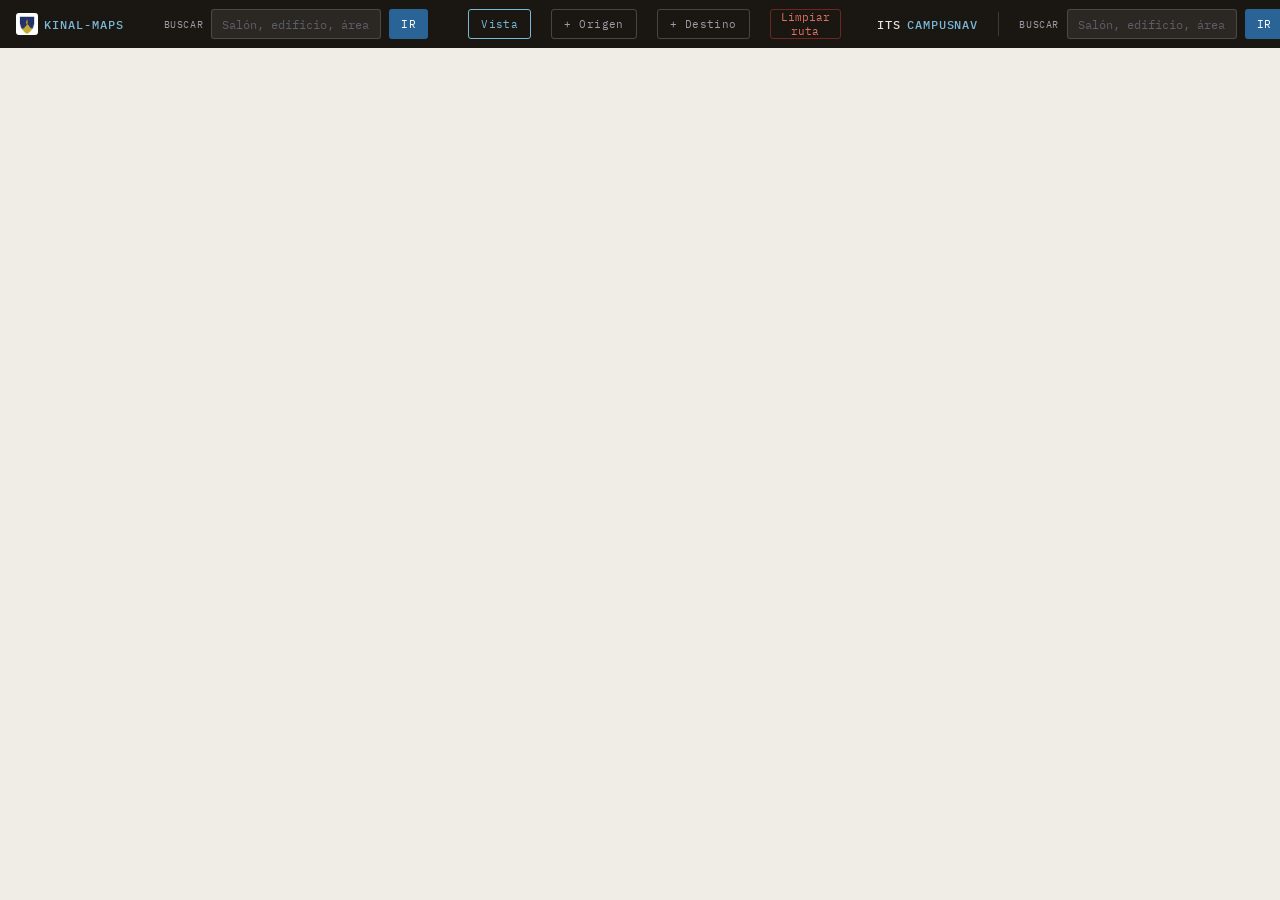
==== commit 2722a9d6: "Merge branch 'develop' into msanchez-2025319" ====
--- a/index.html
+++ b/index.html
@@ -1,6 +1,29 @@
 <!DOCTYPE html>
 <html lang="es">
 <head>
+  <meta charset="UTF-8">
+  <meta name="viewport" content="width=device-width, initial-scale=1.0">
+  <title>Kinal-Maps</title>
+  <link rel="stylesheet" href="css/styles.css">
+</head>
+<body>
+
+  <div id="topbar">
+    <div class="logo"><img src="img/logoKinal.png" alt="logoKinal"><span>kinal-Maps</span></div>
+    <div class="sep"></div>
+    <div id="search-wrap">
+      
+      <label>Buscar</label>
+      <input id="search-input" type="text" placeholder="Salón, edificio, área...">
+      <button id="search-btn">IR</button>
+    </div>
+    <div class="sep"></div>
+    <button class="mode-btn active" id="btn-view">Vista</button>
+    <button class="mode-btn" id="btn-origin">+ Origen</button>
+    <button class="mode-btn" id="btn-dest">+ Destino</button>
+    <div class="topbar-right">
+      <button id="clear-btn">Limpiar ruta</button>
+    </div>
 <meta charset="UTF-8">
 <meta name="viewport" content="width=device-width, initial-scale=1.0">
 <title>Campus Map — Instituto Técnico Superior</title>
--- a/css/styles.css
+++ b/css/styles.css
@@ -0,0 +1,230 @@
+@import url('https://fonts.googleapis.com/css2?family=IBM+Plex+Mono:wght@300;400;500&family=IBM+Plex+Sans:wght@300;400;500;600&display=swap');
+
+*, *::before, *::after { box-sizing: border-box; margin: 0; padding: 0; }
+
+html,
+body {
+    margin: 0;
+    width: 100%;
+    height: 100%;
+}
+
+#panorama {
+    width: 100%;
+    height: 100vh;
+}
+
+:root {
+  --bg: #f0ede6;
+  --paper: #f7f4ef;
+  --grid-line: rgba(100,90,70,0.12);
+  --ink: #1a1612;
+  --ink-muted: #5a5045;
+  --ink-faint: #9a9080;
+  --accent: #2a6496;
+  --accent-light: #d0e8f5;
+  --route: #c0392b;
+  --route-glow: rgba(192,57,43,0.3);
+  --border: rgba(100,90,70,0.3);
+  --panel: rgba(247,244,239,0.97);
+  --mono: 'IBM Plex Mono', monospace;
+  --sans: 'IBM Plex Sans', sans-serif;
+}
+
+body {
+  font-family: var(--sans);
+  background: var(--bg);
+  color: var(--ink);
+  height: 100vh;
+  overflow: hidden;
+  display: flex;
+  flex-direction: column;
+  user-select: none;
+}
+
+/* ── TOP BAR ── */
+#topbar {
+  height: 48px;
+  background: var(--ink);
+  color: #e8e4dc;
+  display: flex;
+  align-items: center;
+  padding: 0 16px;
+  gap: 20px;
+  flex-shrink: 0;
+  z-index: 100;
+}
+#topbar .logo {
+  font-family: var(--mono);
+  font-size: 11px;
+  font-weight: 500;
+  letter-spacing: 0.08em;
+  text-transform: uppercase;
+  color: #e8e4dc;
+  white-space: nowrap;
+  display: flex;
+  align-items: center;
+  gap: 6px;
+}
+#topbar .logo img {
+  height: 22px;
+  width: auto;
+  object-fit: contain;
+  border-radius: 3px;
+}
+#topbar .logo span { color: #7ab8d8; }
+#topbar .sep { width: 1px; height: 24px; background: rgba(255,255,255,0.15); }
+#search-wrap {
+  display: flex;
+  align-items: center;
+  gap: 8px;
+  flex: 1;
+  max-width: 360px;
+}
+#search-wrap label {
+  font-family: var(--mono);
+  font-size: 10px;
+  color: #9a9da5;
+  letter-spacing: 0.06em;
+  text-transform: uppercase;
+  white-space: nowrap;
+}
+#search-input {
+  flex: 1;
+  height: 30px;
+  background: rgba(255,255,255,0.08);
+  border: 1px solid rgba(255,255,255,0.15);
+  border-radius: 3px;
+  color: #e8e4dc;
+  font-family: var(--mono);
+  font-size: 12px;
+  padding: 0 10px;
+  outline: none;
+}
+#search-input:focus { border-color: #7ab8d8; background: rgba(255,255,255,0.12); }
+#search-input::placeholder { color: #5a5e66; }
+#search-btn {
+  height: 30px;
+  padding: 0 12px;
+  background: #2a6496;
+  border: none;
+  border-radius: 3px;
+  color: #fff;
+  font-family: var(--mono);
+  font-size: 11px;
+  cursor: pointer;
+  white-space: nowrap;
+  letter-spacing: 0.04em;
+}
+#search-btn:hover { background: #3278b0; }
+.mode-btn {
+  height: 30px;
+  padding: 0 12px;
+  background: transparent;
+  border: 1px solid rgba(255,255,255,0.2);
+  border-radius: 3px;
+  color: #9a9da5;
+  font-family: var(--mono);
+  font-size: 11px;
+  cursor: pointer;
+  letter-spacing: 0.04em;
+  white-space: nowrap;
+}
+.mode-btn:hover { color: #e8e4dc; border-color: rgba(255,255,255,0.4); }
+.mode-btn.active { color: #7ab8d8; border-color: #7ab8d8; }
+#clear-btn {
+  height: 30px;
+  padding: 0 10px;
+  background: transparent;
+  border: 1px solid rgba(192,57,43,0.5);
+  border-radius: 3px;
+  color: #e07060;
+  font-family: var(--mono);
+  font-size: 11px;
+  cursor: pointer;
+}
+#clear-btn:hover { background: rgba(192,57,43,0.2); }
+.topbar-right { margin-left: auto; display: flex; align-items: center; gap: 8px; }
+
+/* ── MAIN LAYOUT ── */
+#main { display: flex; flex: 1; overflow: hidden; }
+
+/* ── LEFT PANEL ── */
+#sidebar {
+  width: 240px;
+  flex-shrink: 0;
+  background: var(--panel);
+  border-right: 1px solid var(--border);
+  display: flex;
+  flex-direction: column;
+  overflow: hidden;
+  z-index: 10;
+}
+.panel-section {
+  border-bottom: 1px solid var(--border);
+  padding: 12px 14px;
+}
+.panel-title {
+  font-family: var(--mono);
+  font-size: 9px;
+  font-weight: 500;
+  letter-spacing: 0.1em;
+  text-transform: uppercase;
+  color: var(--ink-faint);
+  margin-bottom: 8px;
+}
+.route-field {
+  display: flex;
+  align-items: center;
+  gap: 8px;
+  margin-bottom: 6px;
+}
+.route-dot {
+  width: 10px; height: 10px;
+  border-radius: 50%;
+  flex-shrink: 0;
+}
+.route-dot.origin { background: #27ae60; }
+.route-dot.dest { background: #c0392b; }
+.route-name {
+  font-family: var(--mono);
+  font-size: 11px;
+  color: var(--ink-muted);
+  flex: 1;
+  overflow: hidden;
+  text-overflow: ellipsis;
+  white-space: nowrap;
+}
+.route-name.set { color: var(--ink); font-weight: 500; }
+#calc-route-btn {
+  width: 100%;
+  height: 32px;
+  margin-top: 8px;
+  background: var(--accent);
+  color: #fff;
+  border: none;
+  border-radius: 3px;
+  font-family: var(--mono);
+  font-size: 11px;
+  letter-spacing: 0.04em;
+  cursor: pointer;
+}
+#calc-route-btn:hover { background: #3278b0; }
+#calc-route-btn:disabled { background: #aaa; cursor: default; }
+#route-info {
+  font-family: var(--mono);
+  font-size: 11px;
+  color: var(--ink-muted);
+  margin-top: 6px;
+  min-height: 16px;
+html,
+body {
+    margin: 0;
+    width: 100%;
+    height: 100%;
+}
+
+#panorama {
+    width: 100%;
+    height: 100vh;
+}
